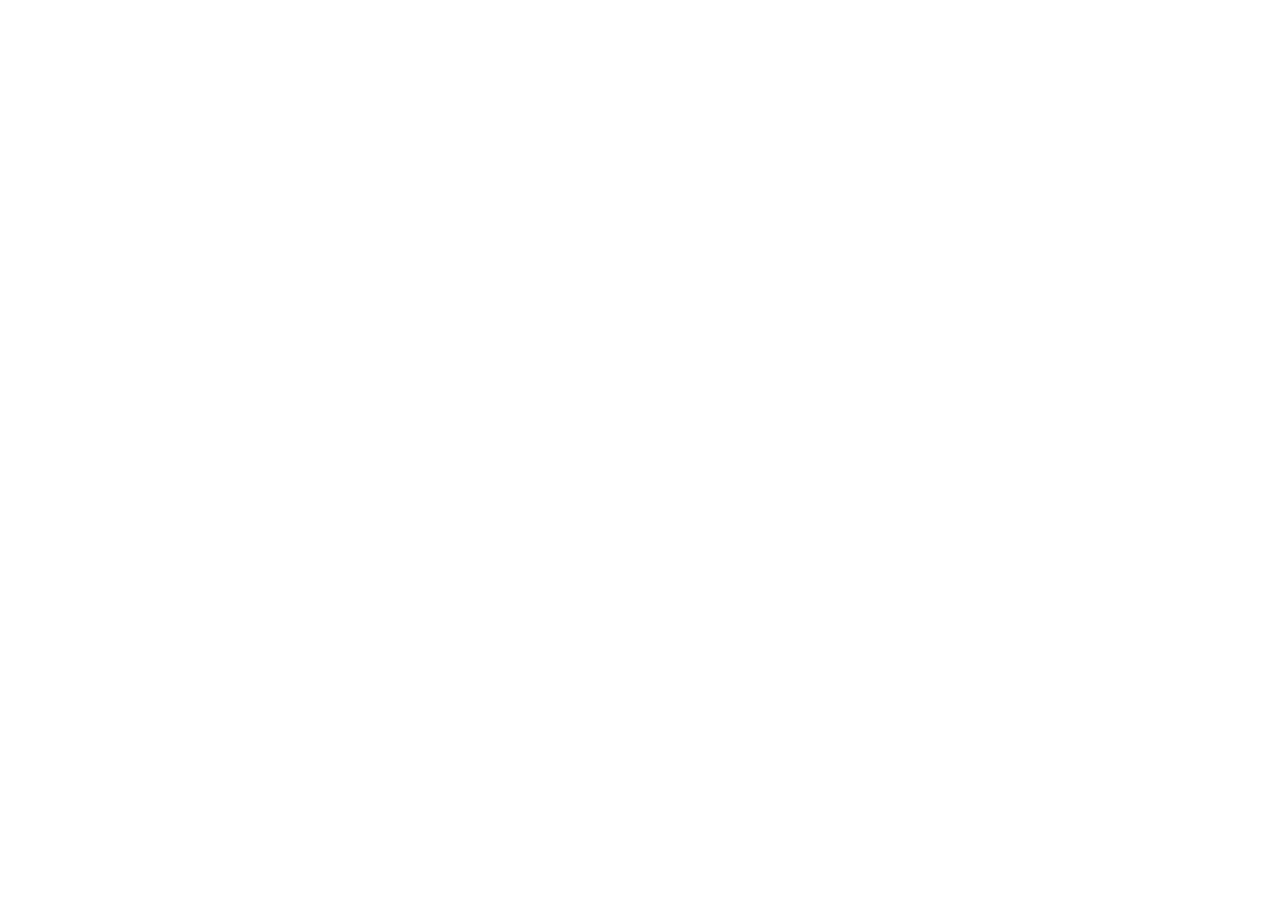
==== index.html @ 14ec18d1 "Add files via upload" ====
<!DOCTYPE html>
<html lang="hu">
<head>
    <meta charset="UTF-8">
    <meta name="viewport" content="width=device-width, initial-scale=1.0">
    <title>Autókereskedés</title>
</head>
<body>
    
</body>
</html>
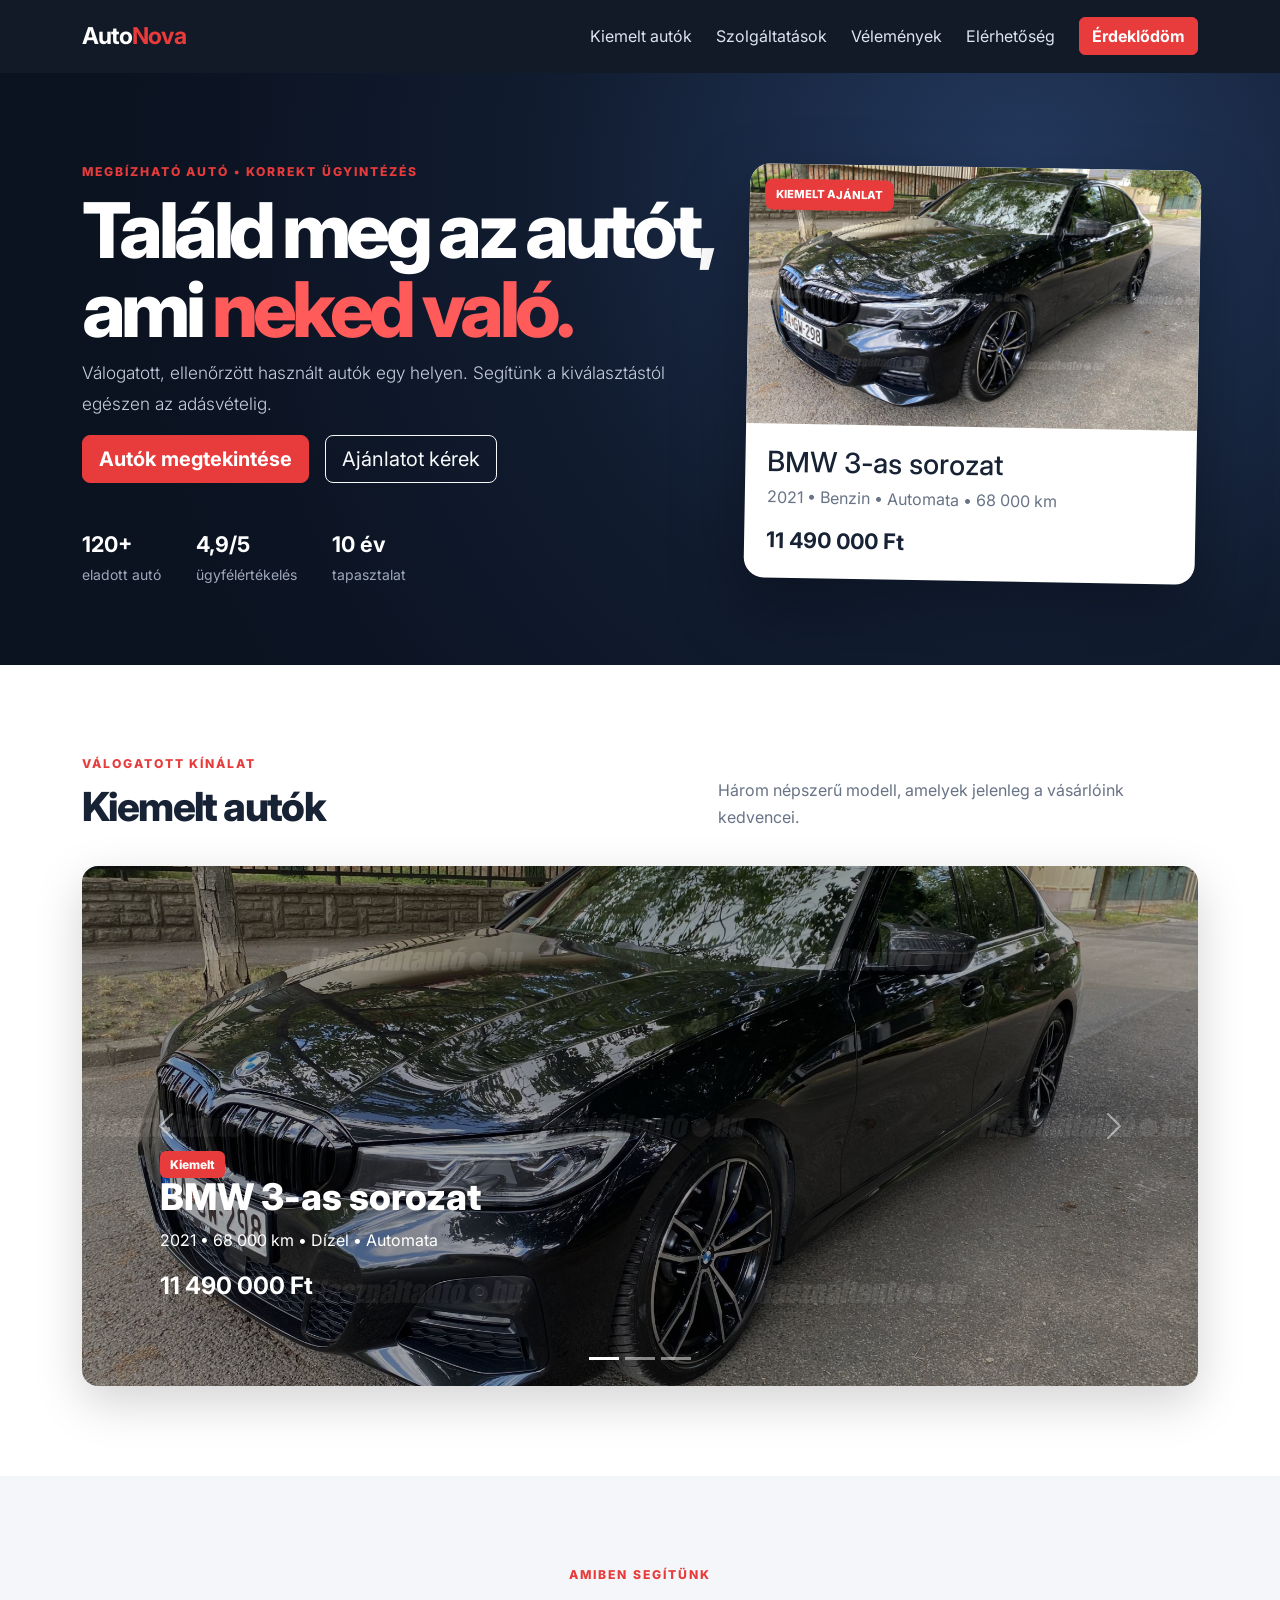
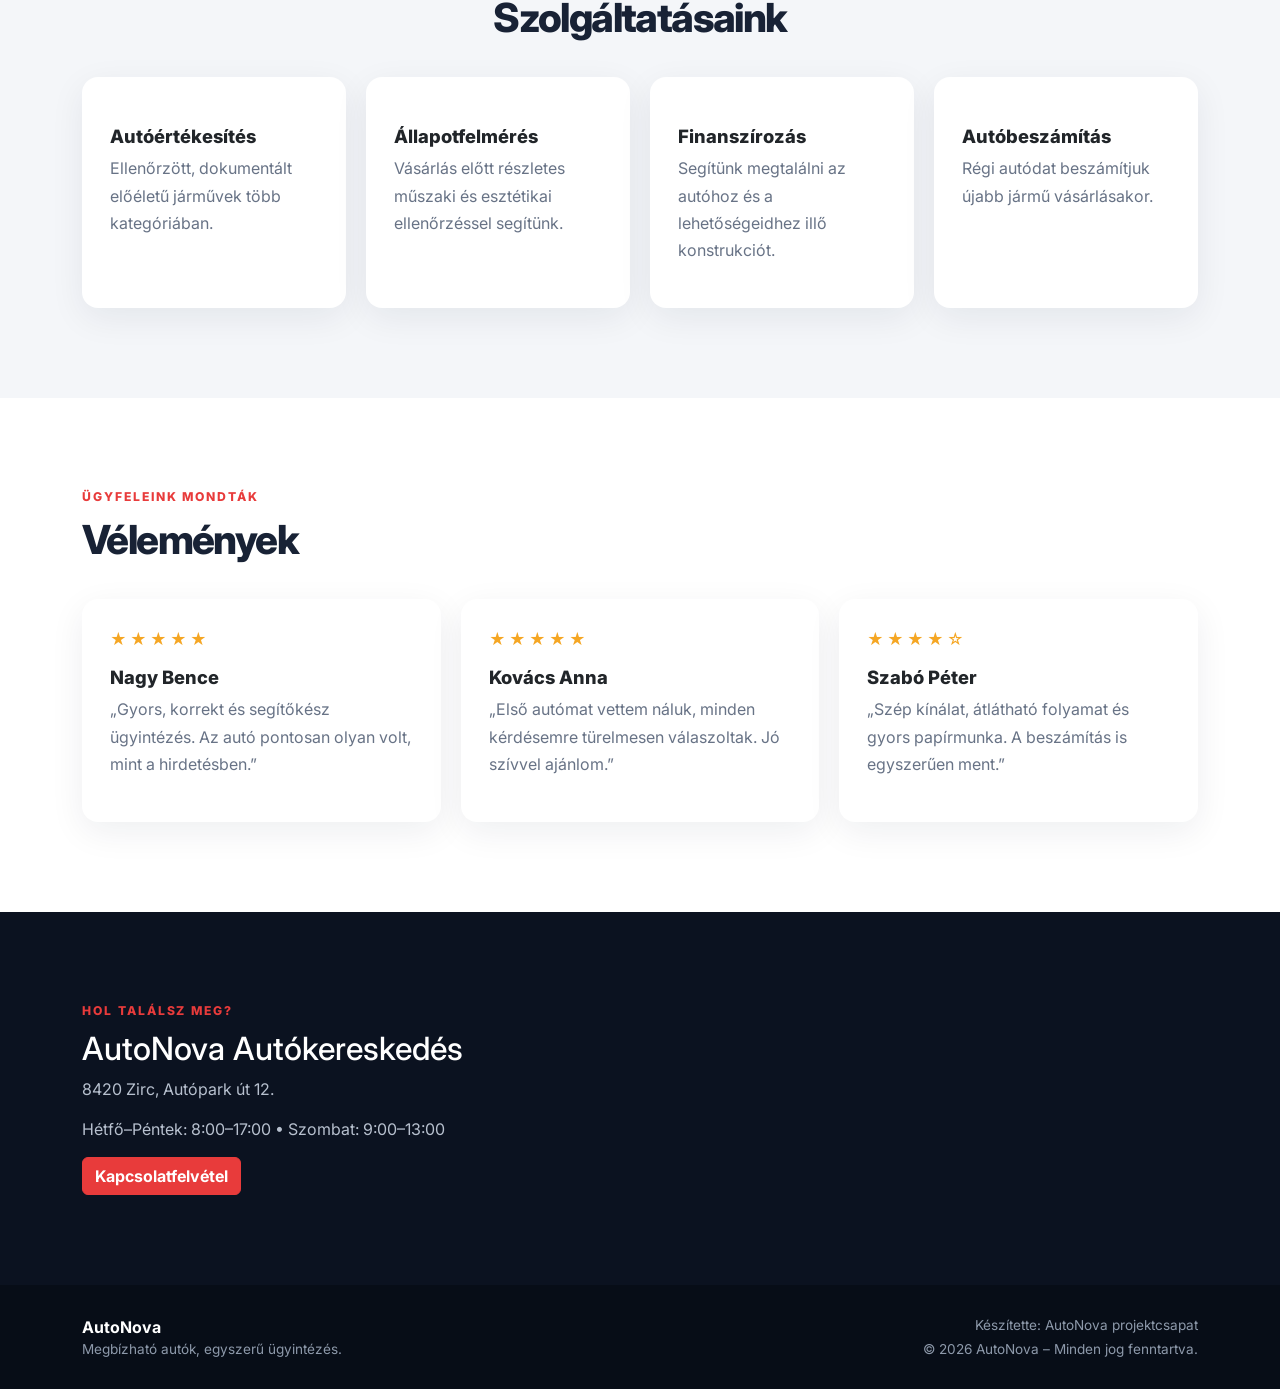
==== commit 281705bd: "Add files via upload" ====
--- a/index.html
+++ b/index.html
@@ -1,11 +1,146 @@
-<!DOCTYPE html>
-<html lang="hu">
-<head>
-    <meta charset="UTF-8">
-    <meta name="viewport" content="width=device-width, initial-scale=1.0">
-    <title>Autókereskedés</title>
-</head>
-<body>
-    
-</body>
+<!DOCTYPE html>
+<html lang="hu">
+<head>
+  <meta charset="UTF-8">
+  <meta name="viewport" content="width=device-width, initial-scale=1.0">
+  <meta name="description" content="AutoNova autókereskedés – megbízható használt és újszerű autók.">
+  <title>AutoNova | Autókereskedés</title>
+  <link href="https://cdn.jsdelivr.net/npm/bootstrap@5.3.8/dist/css/bootstrap.min.css" rel="stylesheet" integrity="sha384-sRIl4kxILFvY47J16cr9ZwB07vP4J8+LH7qKQnuqkuIAvNWLzeN8tE5YBujZqJLB" crossorigin="anonymous">
+  <link rel="stylesheet" href="style.css">
+</head>
+<body>
+<nav class="navbar navbar-expand-lg navbar-dark sticky-top">
+  <div class="container">
+    <a class="navbar-brand fw-bold" href="#fooldal">Auto<span>Nova</span></a>
+    <button class="navbar-toggler" type="button" data-bs-toggle="collapse" data-bs-target="#menu" aria-label="Menü megnyitása">
+      <span class="navbar-toggler-icon"></span>
+    </button>
+    <div class="collapse navbar-collapse" id="menu">
+      <ul class="navbar-nav ms-auto align-items-lg-center gap-lg-2">
+        <li class="nav-item"><a class="nav-link" href="#kiemelt">Kiemelt autók</a></li>
+        <li class="nav-item"><a class="nav-link" href="#szolgaltatasok">Szolgáltatások</a></li>
+        <li class="nav-item"><a class="nav-link" href="#velemenyek">Vélemények</a></li>
+        <li class="nav-item"><a class="nav-link" href="#elerhetoseg">Elérhetőség</a></li>
+        <li class="nav-item"><a class="btn btn-primary ms-lg-2" href="urlap.html">Érdeklődöm</a></li>
+      </ul>
+    </div>
+  </div>
+</nav>
+
+<header id="fooldal" class="hero">
+  <div class="container hero-content">
+    <div class="row align-items-center g-4">
+      <div class="col-lg-7">
+        <p class="eyebrow">MEGBÍZHATÓ AUTÓ • KORREKT ÜGYINTÉZÉS</p>
+        <h1>Találd meg az autót, ami <span>neked való.</span></h1>
+        <p class="lead">Válogatott, ellenőrzött használt autók egy helyen. Segítünk a kiválasztástól egészen az adásvételig.</p>
+        <div class="d-flex flex-wrap gap-3">
+          <a href="#kiemelt" class="btn btn-primary btn-lg">Autók megtekintése</a>
+          <a href="urlap.html" class="btn btn-outline-light btn-lg">Ajánlatot kérek</a>
+        </div>
+        <div class="hero-stats">
+          <div><strong>120+</strong><small>eladott autó</small></div>
+          <div><strong>4,9/5</strong><small>ügyfélértékelés</small></div>
+          <div><strong>10 év</strong><small>tapasztalat</small></div>
+        </div>
+      </div>
+      <div class="col-lg-5">
+        <div class="hero-card">
+          <div class="hero-card-badge">KIEMELT AJÁNLAT</div>
+          <img src="bmw3.jpg" alt="Modern sportos autó">
+          <div class="hero-card-body">
+            <h3>BMW 3-as sorozat</h3>
+            <p>2021 • Benzin • Automata • 68 000 km</p>
+            <strong>11 490 000 Ft</strong>
+          </div>
+        </div>
+      </div>
+    </div>
+  </div>
+</header>
+
+<main>
+<section id="kiemelt" class="section">
+  <div class="container">
+    <div class="section-heading">
+      <div><p class="eyebrow">VÁLOGATOTT KÍNÁLAT</p><h2>Kiemelt autók</h2></div>
+      <p>Három népszerű modell, amelyek jelenleg a vásárlóink kedvencei.</p>
+    </div>
+
+    <div id="autoCarousel" class="carousel slide shadow-lg rounded-4 overflow-hidden" data-bs-ride="carousel">
+      <div class="carousel-indicators">
+        <button type="button" data-bs-target="#autoCarousel" data-bs-slide-to="0" class="active" aria-label="1. autó"></button>
+        <button type="button" data-bs-target="#autoCarousel" data-bs-slide-to="1" aria-label="2. autó"></button>
+        <button type="button" data-bs-target="#autoCarousel" data-bs-slide-to="2" aria-label="3. autó"></button>
+      </div>
+      <div class="carousel-inner">
+        <div class="carousel-item active">
+          <img src="bmw3.jpg" class="d-block w-100" alt="BMW 3-as sorozat">
+          <div class="carousel-caption">
+            <span class="tag">Kiemelt</span><h3>BMW 3-as sorozat</h3><p>2021 • 68 000 km • Dízel • Automata</p><strong>11 490 000 Ft</strong>
+          </div>
+        </div>
+        <div class="carousel-item">
+          <img src="mercedescclass2021.jpg" class="d-block w-100" alt="Mercedes-Benz">
+          <div class="carousel-caption">
+            <span class="tag">Prémium</span><h3>Mercedes-Benz C-osztály</h3><p>2020 • 81 000 km • Dízel • Automata</p><strong>10 990 000 Ft</strong>
+          </div>
+        </div>
+        <div class="carousel-item">
+          <img src="audia5.jpg" class="d-block w-100" alt="Sportautó">
+          <div class="carousel-caption">
+            <span class="tag">Sportos</span><h3>Audi A5</h3><p>2019 • 92 000 km • Benzin • Manuális</p><strong>9 790 000 Ft</strong>
+          </div>
+        </div>
+      </div>
+      <button class="carousel-control-prev" type="button" data-bs-target="#autoCarousel" data-bs-slide="prev"><span class="carousel-control-prev-icon"></span></button>
+      <button class="carousel-control-next" type="button" data-bs-target="#autoCarousel" data-bs-slide="next"><span class="carousel-control-next-icon"></span></button>
+    </div>
+  </div>
+</section>
+
+<section id="szolgaltatasok" class="section section-light">
+  <div class="container">
+    <div class="section-heading centered"><div><p class="eyebrow">AMIBEN SEGÍTÜNK</p><h2>Szolgáltatásaink</h2></div></div>
+    <div class="service-grid">
+      <article class="card service-card"><div class="icon"></div><h3>Autóértékesítés</h3><p>Ellenőrzött, dokumentált előéletű járművek több kategóriában.</p></article>
+      <article class="card service-card"><div class="icon"></div><h3>Állapotfelmérés</h3><p>Vásárlás előtt részletes műszaki és esztétikai ellenőrzéssel segítünk.</p></article>
+      <article class="card service-card"><div class="icon"></div><h3>Finanszírozás</h3><p>Segítünk megtalálni az autóhoz és a lehetőségeidhez illő konstrukciót.</p></article>
+      <article class="card service-card"><div class="icon"></div><h3>Autóbeszámítás</h3><p>Régi autódat beszámítjuk újabb jármű vásárlásakor.</p></article>
+    </div>
+  </div>
+</section>
+
+<section id="velemenyek" class="section">
+  <div class="container">
+    <div class="section-heading"><div><p class="eyebrow">ÜGYFELEINK MONDTÁK</p><h2>Vélemények</h2></div></div>
+    <div class="review-grid">
+      <article class="card review-card"><div class="stars">★★★★★</div><h3>Nagy Bence</h3><p>„Gyors, korrekt és segítőkész ügyintézés. Az autó pontosan olyan volt, mint a hirdetésben.”</p></article>
+      <article class="card review-card"><div class="stars">★★★★★</div><h3>Kovács Anna</h3><p>„Első autómat vettem náluk, minden kérdésemre türelmesen válaszoltak. Jó szívvel ajánlom.”</p></article>
+      <article class="card review-card"><div class="stars">★★★★☆</div><h3>Szabó Péter</h3><p>„Szép kínálat, átlátható folyamat és gyors papírmunka. A beszámítás is egyszerűen ment.”</p></article>
+    </div>
+  </div>
+</section>
+
+<section id="elerhetoseg" class="section location-section">
+  <div class="container">
+    <div class="location-box">
+      <div><p class="eyebrow">HOL TALÁLSZ MEG?</p><h2>AutoNova Autókereskedés</h2>
+      <p>8420 Zirc, Autópark út 12.</p><p>Hétfő–Péntek: 8:00–17:00 • Szombat: 9:00–13:00</p>
+      <a href="urlap.html" class="btn btn-primary">Kapcsolatfelvétel</a></div>
+      
+    </div>
+  </div>
+</section>
+</main>
+
+<footer>
+  <div class="container d-flex flex-column flex-md-row justify-content-between gap-3">
+    <div><strong>AutoNova</strong><p class="mb-0">Megbízható autók, egyszerű ügyintézés.</p></div>
+    <div class="text-md-end"><p class="mb-1">Készítette: AutoNova projektcsapat</p><p class="mb-0">© 2026 AutoNova – Minden jog fenntartva.</p></div>
+  </div>
+</footer>
+
+<script src="https://cdn.jsdelivr.net/npm/bootstrap@5.3.8/dist/css/bootstrap.min.css" rel="stylesheet" integrity="sha384-sRIl4kxILFvY47J16cr9ZwB07vP4J8+LH7qKQnuqkuIAvNWLzeN8tE5YBujZqJLB" crossorigin="anonymous"></script>
+</body>
 </html>
--- a/style.css
+++ b/style.css
@@ -0,0 +1,19 @@
+@import url('https://fonts.googleapis.com/css2?family=Inter:wght@400;500;600;700;800&display=swap');
+
+:root{--dark:#0b1220;--dark2:#111c30;--primary:#e83b3b;--text:#182235;--muted:#687386;--light:#f4f6f9;--white:#fff}
+*{box-sizing:border-box}html{scroll-behavior:smooth}body{font-family:Inter,Arial,sans-serif;color:var(--text);margin:0;background:#fff}
+.navbar{background:rgba(11,18,32,.97);padding:14px 0}.navbar-brand{font-size:1.45rem;letter-spacing:-.04em}.navbar-brand span{color:var(--primary)}.nav-link{color:#dce3ef!important}.nav-link:hover{color:#fff!important}
+.btn-primary{background:var(--primary);border-color:var(--primary);font-weight:700}.btn-primary:hover{background:#c92d2d;border-color:#c92d2d;transform:translateY(-2px)}
+.hero{background:radial-gradient(circle at 80% 20%,#243a60 0,#111c30 42%,#0b1220 80%);color:#fff;padding:90px 0 80px;overflow:hidden}.hero h1{font-size:clamp(2.6rem,6vw,5rem);font-weight:800;line-height:1.03;letter-spacing:-.06em}.hero h1 span{color:#ff5b5b}.hero .lead{color:#c5cedc;max-width:680px;font-size:1.08rem;line-height:1.8}.eyebrow{font-size:.76rem;font-weight:800;letter-spacing:.16em;color:var(--primary);margin-bottom:10px}.hero-stats{display:flex;gap:35px;margin-top:45px}.hero-stats div{display:flex;flex-direction:column}.hero-stats strong{font-size:1.35rem}.hero-stats small{color:#9da9ba;margin-top:3px}
+.hero-card{background:#fff;color:var(--text);border-radius:20px;overflow:hidden;box-shadow:0 30px 70px rgba(0,0,0,.35);transform:rotate(1deg);animation:floatCard 4s ease-in-out infinite}.hero-card img{width:100%;height:260px;object-fit:cover}.hero-card-body{padding:22px}.hero-card-body h3{margin:0 0 5px}.hero-card-body p{color:var(--muted);margin:0 0 15px}.hero-card-body strong{font-size:1.35rem}.hero-card-badge{position:absolute;top:15px;left:15px;background:var(--primary);color:#fff;padding:7px 11px;border-radius:8px;font-size:.7rem;font-weight:800}
+@keyframes floatCard{0%,100%{transform:rotate(1deg) translateY(0)}50%{transform:rotate(1deg) translateY(-10px)}}
+.section{padding:90px 0}.section-light{background:var(--light)}.section-heading{display:flex;justify-content:space-between;align-items:end;gap:30px;margin-bottom:35px}.section-heading h2{font-size:2.5rem;font-weight:800;letter-spacing:-.04em;margin:0}.section-heading>p{color:var(--muted);max-width:480px;margin:0;line-height:1.7}.centered{justify-content:center;text-align:center}
+.carousel-item{height:520px}.carousel-item>img{height:100%;object-fit:cover;filter:brightness(.65)}.carousel-caption{text-align:left;left:7%;right:auto;bottom:12%;max-width:520px}.carousel-caption h3{font-size:2.3rem;font-weight:800}.carousel-caption p{font-size:1rem}.carousel-caption strong{font-size:1.5rem}.tag{background:var(--primary);padding:6px 10px;border-radius:6px;font-size:.75rem;font-weight:800}
+.service-grid,.review-grid{display:grid;grid-template-columns:repeat(4,1fr);gap:20px}.review-grid{grid-template-columns:repeat(3,1fr)}.card{border:0;border-radius:16px}.service-card,.review-card{padding:28px;box-shadow:0 10px 35px rgba(20,30,50,.07);transition:transform .25s,box-shadow .25s}.service-card:hover,.review-card:hover{transform:translateY(-8px);box-shadow:0 18px 45px rgba(20,30,50,.13)}.icon{font-size:2rem;margin-bottom:20px}.service-card h3,.review-card h3{font-weight:800;font-size:1.15rem}.service-card p,.review-card p{color:var(--muted);line-height:1.7}.stars{color:#f5a623;letter-spacing:3px;margin-bottom:15px}
+.location-section{background:var(--dark);color:#fff}.location-box{display:grid;grid-template-columns:1.2fr .8fr;gap:50px;align-items:center}.location-box p:not(.eyebrow){color:#b7c0ce}.map-placeholder{min-height:270px;border-radius:20px;background:linear-gradient(135deg,#1b2a43,#273b5b);display:flex;align-items:center;justify-content:center;flex-direction:column;box-shadow:inset 0 0 0 1px rgba(255,255,255,.08)}.map-placeholder span{font-size:3rem}.map-placeholder strong{font-size:1.3rem}
+footer{background:#070d17;color:#8d99aa;padding:30px 0}footer strong{color:#fff}footer p{font-size:.85rem}
+.form-page{background:var(--light)}.form-wrapper,.results-wrapper{padding:70px 0 100px;min-height:calc(100vh - 130px)}.form-header{margin-bottom:35px}.form-header h1{font-size:clamp(2rem,5vw,3.5rem);font-weight:800;letter-spacing:-.05em}.form-header p:not(.eyebrow){color:var(--muted)}.form-card{background:#fff;border-radius:20px;padding:35px;max-width:900px;margin:auto;box-shadow:0 15px 50px rgba(20,30,50,.08)}.form-label{font-weight:700}.form-control,.form-select{padding:12px 14px;border-radius:10px}.form-control:focus,.form-select:focus{border-color:var(--primary);box-shadow:0 0 0 .2rem rgba(232,59,59,.12)}
+.result-count{font-weight:700;color:var(--muted);margin-bottom:15px}.results-grid{display:grid;grid-template-columns:repeat(2,1fr);gap:20px}.result-card{background:#fff;border-radius:16px;padding:25px;box-shadow:0 10px 35px rgba(20,30,50,.07);position:relative}.result-card h2{font-size:1.3rem;font-weight:800}.result-card p{margin:.45rem 0;color:var(--muted)}.result-number{position:absolute;right:20px;top:20px;background:#ffe8e8;color:var(--primary);font-weight:800;padding:5px 9px;border-radius:7px}.result-card small{color:#929baa}.empty-state{text-align:center;background:#fff;padding:70px 20px;border-radius:20px;color:var(--muted)}.empty-state div{font-size:3rem}.empty-state h2{color:var(--text)}
+@media(max-width:992px){.service-grid{grid-template-columns:repeat(2,1fr)}.hero{padding-top:60px}.location-box{grid-template-columns:1fr}.carousel-item{height:440px}}
+@media(max-width:768px){.section{padding:65px 0}.section-heading{display:block}.section-heading>p{margin-top:15px}.review-grid,.results-grid{grid-template-columns:1fr}.hero-stats{gap:20px}.hero-card{margin-top:15px}.carousel-item{height:400px}.carousel-caption h3{font-size:1.7rem}.form-card{padding:22px}}
+@media(max-width:576px){.service-grid{grid-template-columns:1fr}.hero h1{font-size:2.7rem}.hero-stats{flex-wrap:wrap}.carousel-item{height:350px}.carousel-caption{bottom:8%;left:9%}.carousel-caption p{font-size:.85rem}}
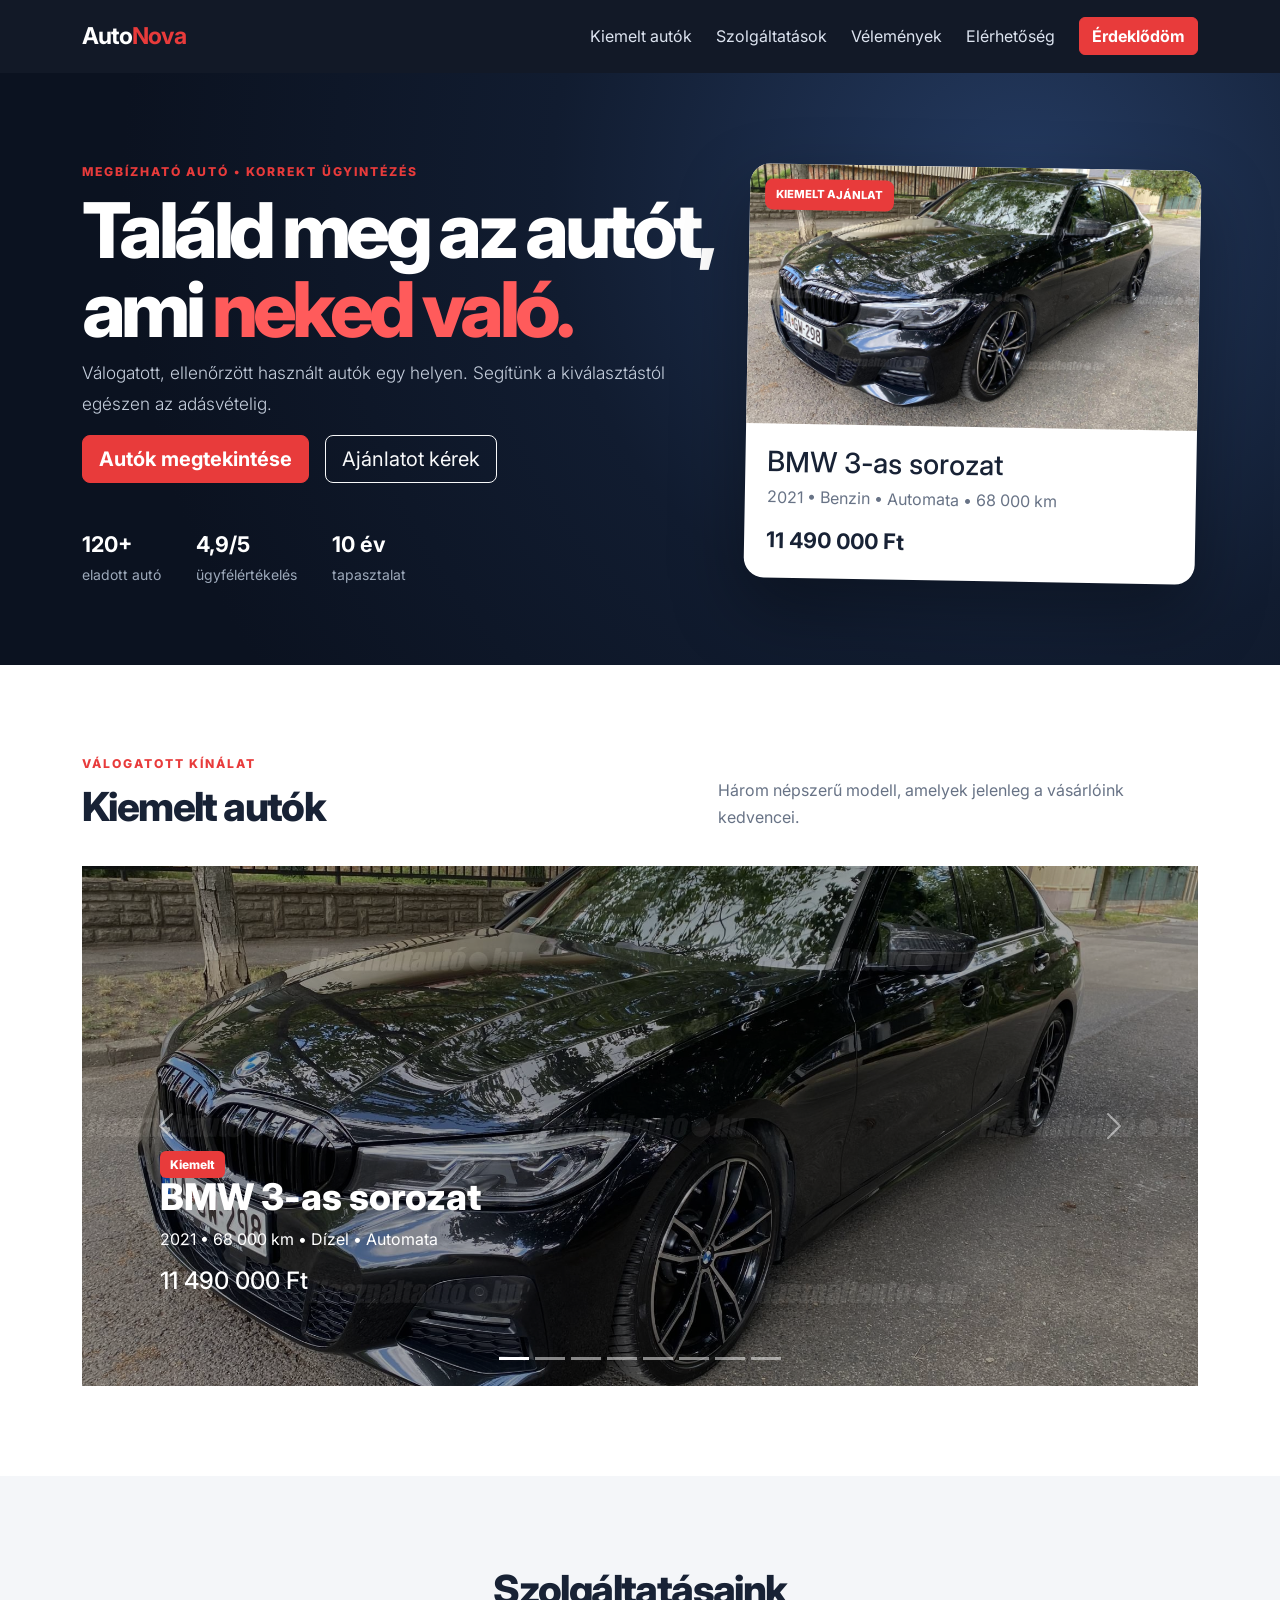
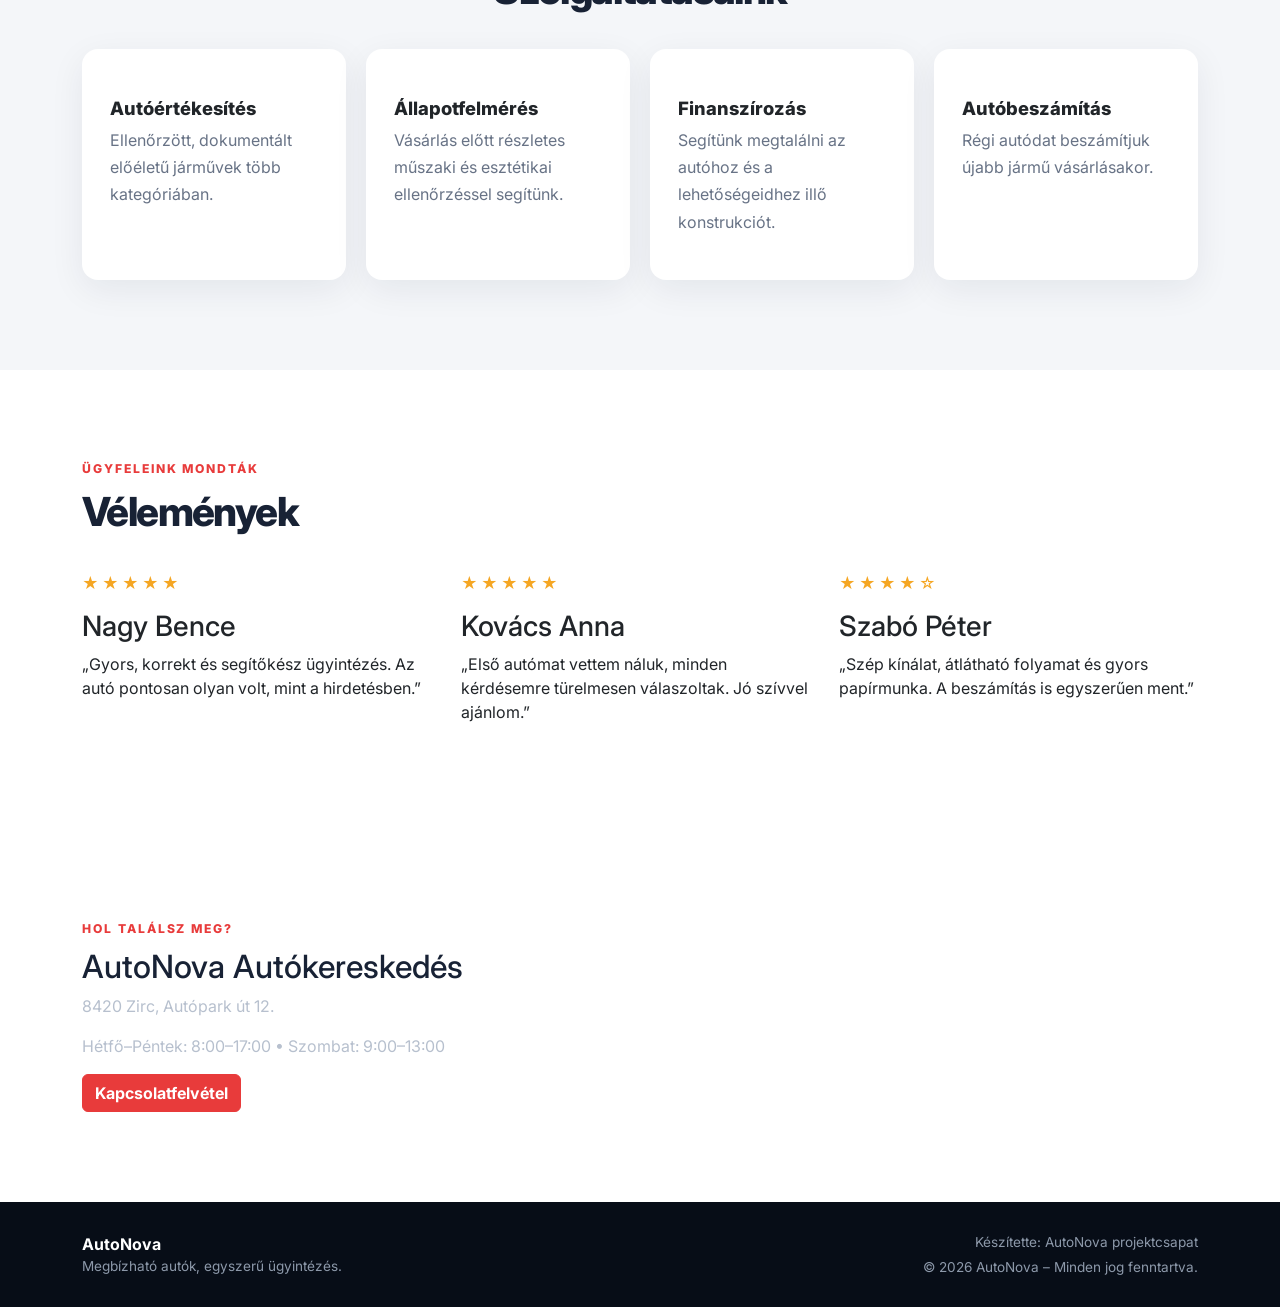
==== commit 38ae0ca5: "Add files via upload" ====
--- a/index.html
+++ b/index.html
@@ -6,6 +6,7 @@
   <meta name="description" content="AutoNova autókereskedés – megbízható használt és újszerű autók.">
   <title>AutoNova | Autókereskedés</title>
   <link href="https://cdn.jsdelivr.net/npm/bootstrap@5.3.8/dist/css/bootstrap.min.css" rel="stylesheet" integrity="sha384-sRIl4kxILFvY47J16cr9ZwB07vP4J8+LH7qKQnuqkuIAvNWLzeN8tE5YBujZqJLB" crossorigin="anonymous">
+  <script src="https://cdn.jsdelivr.net/npm/bootstrap@5.3.8/dist/js/bootstrap.bundle.min.js" integrity="sha384-FKyoEForCGlyvwx9Hj09JcYn3nv7wiPVlz7YYwJrWVcXK/BmnVDxM+D2scQbITxI" crossorigin="anonymous"></script>
   <link rel="stylesheet" href="style.css">
 </head>
 <body>
@@ -28,7 +29,7 @@
 </nav>
 
 <header id="fooldal" class="hero">
-  <div class="container hero-content">
+  <div class="container bemutatkozas-tartalom">
     <div class="row align-items-center g-4">
       <div class="col-lg-7">
         <p class="eyebrow">MEGBÍZHATÓ AUTÓ • KORREKT ÜGYINTÉZÉS</p>
@@ -67,41 +68,100 @@
       <p>Három népszerű modell, amelyek jelenleg a vásárlóink kedvencei.</p>
     </div>
 
-    <div id="autoCarousel" class="carousel slide shadow-lg rounded-4 overflow-hidden" data-bs-ride="carousel">
-      <div class="carousel-indicators">
-        <button type="button" data-bs-target="#autoCarousel" data-bs-slide-to="0" class="active" aria-label="1. autó"></button>
-        <button type="button" data-bs-target="#autoCarousel" data-bs-slide-to="1" aria-label="2. autó"></button>
-        <button type="button" data-bs-target="#autoCarousel" data-bs-slide-to="2" aria-label="3. autó"></button>
-      </div>
-      <div class="carousel-inner">
-        <div class="carousel-item active">
-          <img src="bmw3.jpg" class="d-block w-100" alt="BMW 3-as sorozat">
-          <div class="carousel-caption">
-            <span class="tag">Kiemelt</span><h3>BMW 3-as sorozat</h3><p>2021 • 68 000 km • Dízel • Automata</p><strong>11 490 000 Ft</strong>
-          </div>
-        </div>
-        <div class="carousel-item">
-          <img src="mercedescclass2021.jpg" class="d-block w-100" alt="Mercedes-Benz">
-          <div class="carousel-caption">
-            <span class="tag">Prémium</span><h3>Mercedes-Benz C-osztály</h3><p>2020 • 81 000 km • Dízel • Automata</p><strong>10 990 000 Ft</strong>
-          </div>
-        </div>
-        <div class="carousel-item">
-          <img src="audia5.jpg" class="d-block w-100" alt="Sportautó">
-          <div class="carousel-caption">
-            <span class="tag">Sportos</span><h3>Audi A5</h3><p>2019 • 92 000 km • Benzin • Manuális</p><strong>9 790 000 Ft</strong>
-          </div>
-        </div>
-      </div>
-      <button class="carousel-control-prev" type="button" data-bs-target="#autoCarousel" data-bs-slide="prev"><span class="carousel-control-prev-icon"></span></button>
-      <button class="carousel-control-next" type="button" data-bs-target="#autoCarousel" data-bs-slide="next"><span class="carousel-control-next-icon"></span></button>
-    </div>
+    <div id="carouselExampleCaptions" class="carousel slide">
+  <div class="carousel-indicators">
+    <button type="button" data-bs-target="#carouselExampleCaptions" data-bs-slide-to="0" class="active" aria-current="true" aria-label="Slide 1"></button>
+    <button type="button" data-bs-target="#carouselExampleCaptions" data-bs-slide-to="1" aria-label="Slide 2"></button>
+    <button type="button" data-bs-target="#carouselExampleCaptions" data-bs-slide-to="2" aria-label="Slide 3"></button>
+    <button type="button" data-bs-target="#carouselExampleCaptions" data-bs-slide-to="2" aria-label="Slide 4"></button>
+    <button type="button" data-bs-target="#carouselExampleCaptions" data-bs-slide-to="2" aria-label="Slide 5"></button>
+    <button type="button" data-bs-target="#carouselExampleCaptions" data-bs-slide-to="2" aria-label="Slide 6"></button>
+    <button type="button" data-bs-target="#carouselExampleCaptions" data-bs-slide-to="2" aria-label="Slide 7"></button>
+    <button type="button" data-bs-target="#carouselExampleCaptions" data-bs-slide-to="2" aria-label="Slide 8"></button>
+  </div>
+  <div class="carousel-inner">
+    <div class="carousel-item active">
+      <img src="bmw3.jpg" class="d-block w-100" alt="1.autó">
+      <div class="carousel-caption d-none d-md-block">
+        <span class="tag">Kiemelt</span>
+        <h3>BMW 3-as sorozat</h3>
+        <p>2021 • 68 000 km • Dízel • Automata</p>
+        <h4>11 490 000 Ft</h4>
+      </div>
+    </div>
+    <div class="carousel-item">
+      <img src="audia5.jpg" class="d-block w-100" alt="2.autó">
+      <div class="carousel-caption d-none d-md-block">
+        <h3>Audi A5</h3>
+        <p>2019 • 92 000 km • Benzin • Manuális</p>
+        <h4>9 790 000 Ft</h4>
+      </div>
+    </div>
+    <div class="carousel-item">
+      <img src="mercedescclass2021.jpg" class="d-block w-100" alt="3.autó">
+      <div class="carousel-caption d-none d-md-block">
+        <h3>Mercedes-Benz C-osztály</h3>
+        <p>2020 • 81 000 km • Dízel • Automata</p>
+        <h4>10 990 000 Ft</h4>
+      </div>
+    </div>
+    <div class="carousel-item">
+      <img src="mercedescclass2021.jpg" class="d-block w-100" alt="4.autó">
+      <div class="carousel-caption d-none d-md-block">
+        <h3>Mercedes-Benz C-osztály</h3>
+        <p>2020 • 81 000 km • Dízel • Automata</p>
+        <h4>10 990 000 Ft</h4>
+      </div>
+    </div>
+    <div class="carousel-item">
+      <img src="mercedescclass2021.jpg" class="d-block w-100" alt="5.autó">
+      <div class="carousel-caption d-none d-md-block">
+        <h3>Mercedes-Benz C-osztály</h3>
+        <p>2020 • 81 000 km • Dízel • Automata</p>
+        <h4>10 990 000 Ft</h4>
+      </div>
+    </div>
+    <div class="carousel-item">
+      <img src="mercedescclass2021.jpg" class="d-block w-100" alt="6.autó">
+      <div class="carousel-caption d-none d-md-block">
+        <h3>Mercedes-Benz C-osztály</h3>
+        <p>2020 • 81 000 km • Dízel • Automata</p>
+        <h4>10 990 000 Ft</h4>
+      </div>
+    </div>
+    <div class="carousel-item">
+      <img src="mercedescclass2021.jpg" class="d-block w-100" alt="7.autó">
+      <div class="carousel-caption d-none d-md-block">
+        <h3>Mercedes-Benz C-osztály</h3>
+        <p>2020 • 81 000 km • Dízel • Automata</p>
+        <h4>10 990 000 Ft</h4>
+      </div>
+    </div>
+    <div class="carousel-item">
+      <img src="mercedescclass2021.jpg" class="d-block w-100" alt="8.autó">
+      <div class="carousel-caption d-none d-md-block">
+        <h3>Mercedes-Benz C-osztály</h3>
+        <p>2020 • 81 000 km • Dízel • Automata</p>
+        <h4>10 990 000 Ft</h4>
+      </div>
+    </div>
+    
+  </div>
+  <button class="carousel-control-prev" type="button" data-bs-target="#carouselExampleCaptions" data-bs-slide="prev">
+    <span class="carousel-control-prev-icon" aria-hidden="true"></span>
+    <span class="visually-hidden">Previous</span>
+  </button>
+  <button class="carousel-control-next" type="button" data-bs-target="#carouselExampleCaptions" data-bs-slide="next">
+    <span class="carousel-control-next-icon" aria-hidden="true"></span>
+    <span class="visually-hidden">Next</span>
+  </button>
+</div>
   </div>
 </section>
 
 <section id="szolgaltatasok" class="section section-light">
   <div class="container">
-    <div class="section-heading centered"><div><p class="eyebrow">AMIBEN SEGÍTÜNK</p><h2>Szolgáltatásaink</h2></div></div>
+    <div class="section-heading centered"><div><h2>Szolgáltatásaink</h2></div></div>
     <div class="service-grid">
       <article class="card service-card"><div class="icon"></div><h3>Autóértékesítés</h3><p>Ellenőrzött, dokumentált előéletű járművek több kategóriában.</p></article>
       <article class="card service-card"><div class="icon"></div><h3>Állapotfelmérés</h3><p>Vásárlás előtt részletes műszaki és esztétikai ellenőrzéssel segítünk.</p></article>
@@ -115,20 +175,19 @@
   <div class="container">
     <div class="section-heading"><div><p class="eyebrow">ÜGYFELEINK MONDTÁK</p><h2>Vélemények</h2></div></div>
     <div class="review-grid">
-      <article class="card review-card"><div class="stars">★★★★★</div><h3>Nagy Bence</h3><p>„Gyors, korrekt és segítőkész ügyintézés. Az autó pontosan olyan volt, mint a hirdetésben.”</p></article>
-      <article class="card review-card"><div class="stars">★★★★★</div><h3>Kovács Anna</h3><p>„Első autómat vettem náluk, minden kérdésemre türelmesen válaszoltak. Jó szívvel ajánlom.”</p></article>
-      <article class="card review-card"><div class="stars">★★★★☆</div><h3>Szabó Péter</h3><p>„Szép kínálat, átlátható folyamat és gyors papírmunka. A beszámítás is egyszerűen ment.”</p></article>
-    </div>
-  </div>
-</section>
-
-<section id="elerhetoseg" class="section location-section">
+      <article class="card velemeny-kartya"><div class="stars">★★★★★</div><h3>Nagy Bence</h3><p>„Gyors, korrekt és segítőkész ügyintézés. Az autó pontosan olyan volt, mint a hirdetésben.”</p></article>
+      <article class="card velemeny-kartya"><div class="stars">★★★★★</div><h3>Kovács Anna</h3><p>„Első autómat vettem náluk, minden kérdésemre türelmesen válaszoltak. Jó szívvel ajánlom.”</p></article>
+      <article class="card velemeny-kartya"><div class="stars">★★★★☆</div><h3>Szabó Péter</h3><p>„Szép kínálat, átlátható folyamat és gyors papírmunka. A beszámítás is egyszerűen ment.”</p></article>
+    </div>
+  </div>
+</section>
+
+<section id="elerhetoseg" class="section helyszin">
   <div class="container">
     <div class="location-box">
       <div><p class="eyebrow">HOL TALÁLSZ MEG?</p><h2>AutoNova Autókereskedés</h2>
       <p>8420 Zirc, Autópark út 12.</p><p>Hétfő–Péntek: 8:00–17:00 • Szombat: 9:00–13:00</p>
       <a href="urlap.html" class="btn btn-primary">Kapcsolatfelvétel</a></div>
-      
     </div>
   </div>
 </section>
@@ -141,6 +200,6 @@
   </div>
 </footer>
 
-<script src="https://cdn.jsdelivr.net/npm/bootstrap@5.3.8/dist/css/bootstrap.min.css" rel="stylesheet" integrity="sha384-sRIl4kxILFvY47J16cr9ZwB07vP4J8+LH7qKQnuqkuIAvNWLzeN8tE5YBujZqJLB" crossorigin="anonymous"></script>
+<script defer src="script.js"></script>
 </body>
 </html>
--- a/style.css
+++ b/style.css
@@ -1,19 +1,433 @@
 @import url('https://fonts.googleapis.com/css2?family=Inter:wght@400;500;600;700;800&display=swap');
 
-:root{--dark:#0b1220;--dark2:#111c30;--primary:#e83b3b;--text:#182235;--muted:#687386;--light:#f4f6f9;--white:#fff}
-*{box-sizing:border-box}html{scroll-behavior:smooth}body{font-family:Inter,Arial,sans-serif;color:var(--text);margin:0;background:#fff}
-.navbar{background:rgba(11,18,32,.97);padding:14px 0}.navbar-brand{font-size:1.45rem;letter-spacing:-.04em}.navbar-brand span{color:var(--primary)}.nav-link{color:#dce3ef!important}.nav-link:hover{color:#fff!important}
-.btn-primary{background:var(--primary);border-color:var(--primary);font-weight:700}.btn-primary:hover{background:#c92d2d;border-color:#c92d2d;transform:translateY(-2px)}
-.hero{background:radial-gradient(circle at 80% 20%,#243a60 0,#111c30 42%,#0b1220 80%);color:#fff;padding:90px 0 80px;overflow:hidden}.hero h1{font-size:clamp(2.6rem,6vw,5rem);font-weight:800;line-height:1.03;letter-spacing:-.06em}.hero h1 span{color:#ff5b5b}.hero .lead{color:#c5cedc;max-width:680px;font-size:1.08rem;line-height:1.8}.eyebrow{font-size:.76rem;font-weight:800;letter-spacing:.16em;color:var(--primary);margin-bottom:10px}.hero-stats{display:flex;gap:35px;margin-top:45px}.hero-stats div{display:flex;flex-direction:column}.hero-stats strong{font-size:1.35rem}.hero-stats small{color:#9da9ba;margin-top:3px}
-.hero-card{background:#fff;color:var(--text);border-radius:20px;overflow:hidden;box-shadow:0 30px 70px rgba(0,0,0,.35);transform:rotate(1deg);animation:floatCard 4s ease-in-out infinite}.hero-card img{width:100%;height:260px;object-fit:cover}.hero-card-body{padding:22px}.hero-card-body h3{margin:0 0 5px}.hero-card-body p{color:var(--muted);margin:0 0 15px}.hero-card-body strong{font-size:1.35rem}.hero-card-badge{position:absolute;top:15px;left:15px;background:var(--primary);color:#fff;padding:7px 11px;border-radius:8px;font-size:.7rem;font-weight:800}
-@keyframes floatCard{0%,100%{transform:rotate(1deg) translateY(0)}50%{transform:rotate(1deg) translateY(-10px)}}
-.section{padding:90px 0}.section-light{background:var(--light)}.section-heading{display:flex;justify-content:space-between;align-items:end;gap:30px;margin-bottom:35px}.section-heading h2{font-size:2.5rem;font-weight:800;letter-spacing:-.04em;margin:0}.section-heading>p{color:var(--muted);max-width:480px;margin:0;line-height:1.7}.centered{justify-content:center;text-align:center}
-.carousel-item{height:520px}.carousel-item>img{height:100%;object-fit:cover;filter:brightness(.65)}.carousel-caption{text-align:left;left:7%;right:auto;bottom:12%;max-width:520px}.carousel-caption h3{font-size:2.3rem;font-weight:800}.carousel-caption p{font-size:1rem}.carousel-caption strong{font-size:1.5rem}.tag{background:var(--primary);padding:6px 10px;border-radius:6px;font-size:.75rem;font-weight:800}
-.service-grid,.review-grid{display:grid;grid-template-columns:repeat(4,1fr);gap:20px}.review-grid{grid-template-columns:repeat(3,1fr)}.card{border:0;border-radius:16px}.service-card,.review-card{padding:28px;box-shadow:0 10px 35px rgba(20,30,50,.07);transition:transform .25s,box-shadow .25s}.service-card:hover,.review-card:hover{transform:translateY(-8px);box-shadow:0 18px 45px rgba(20,30,50,.13)}.icon{font-size:2rem;margin-bottom:20px}.service-card h3,.review-card h3{font-weight:800;font-size:1.15rem}.service-card p,.review-card p{color:var(--muted);line-height:1.7}.stars{color:#f5a623;letter-spacing:3px;margin-bottom:15px}
-.location-section{background:var(--dark);color:#fff}.location-box{display:grid;grid-template-columns:1.2fr .8fr;gap:50px;align-items:center}.location-box p:not(.eyebrow){color:#b7c0ce}.map-placeholder{min-height:270px;border-radius:20px;background:linear-gradient(135deg,#1b2a43,#273b5b);display:flex;align-items:center;justify-content:center;flex-direction:column;box-shadow:inset 0 0 0 1px rgba(255,255,255,.08)}.map-placeholder span{font-size:3rem}.map-placeholder strong{font-size:1.3rem}
-footer{background:#070d17;color:#8d99aa;padding:30px 0}footer strong{color:#fff}footer p{font-size:.85rem}
-.form-page{background:var(--light)}.form-wrapper,.results-wrapper{padding:70px 0 100px;min-height:calc(100vh - 130px)}.form-header{margin-bottom:35px}.form-header h1{font-size:clamp(2rem,5vw,3.5rem);font-weight:800;letter-spacing:-.05em}.form-header p:not(.eyebrow){color:var(--muted)}.form-card{background:#fff;border-radius:20px;padding:35px;max-width:900px;margin:auto;box-shadow:0 15px 50px rgba(20,30,50,.08)}.form-label{font-weight:700}.form-control,.form-select{padding:12px 14px;border-radius:10px}.form-control:focus,.form-select:focus{border-color:var(--primary);box-shadow:0 0 0 .2rem rgba(232,59,59,.12)}
-.result-count{font-weight:700;color:var(--muted);margin-bottom:15px}.results-grid{display:grid;grid-template-columns:repeat(2,1fr);gap:20px}.result-card{background:#fff;border-radius:16px;padding:25px;box-shadow:0 10px 35px rgba(20,30,50,.07);position:relative}.result-card h2{font-size:1.3rem;font-weight:800}.result-card p{margin:.45rem 0;color:var(--muted)}.result-number{position:absolute;right:20px;top:20px;background:#ffe8e8;color:var(--primary);font-weight:800;padding:5px 9px;border-radius:7px}.result-card small{color:#929baa}.empty-state{text-align:center;background:#fff;padding:70px 20px;border-radius:20px;color:var(--muted)}.empty-state div{font-size:3rem}.empty-state h2{color:var(--text)}
-@media(max-width:992px){.service-grid{grid-template-columns:repeat(2,1fr)}.hero{padding-top:60px}.location-box{grid-template-columns:1fr}.carousel-item{height:440px}}
-@media(max-width:768px){.section{padding:65px 0}.section-heading{display:block}.section-heading>p{margin-top:15px}.review-grid,.results-grid{grid-template-columns:1fr}.hero-stats{gap:20px}.hero-card{margin-top:15px}.carousel-item{height:400px}.carousel-caption h3{font-size:1.7rem}.form-card{padding:22px}}
-@media(max-width:576px){.service-grid{grid-template-columns:1fr}.hero h1{font-size:2.7rem}.hero-stats{flex-wrap:wrap}.carousel-item{height:350px}.carousel-caption{bottom:8%;left:9%}.carousel-caption p{font-size:.85rem}}
+:root{
+    --dark:#0b1220;
+    --dark2:#111c30;--primary:#e83b3b;
+    --text:#182235;--muted:#687386;
+    --light:#f4f6f9;
+    --white:#fff;
+}
+
+*{
+    box-sizing:border-box
+}
+html
+{
+    scroll-behavior:smooth
+}
+body{
+    font-family:Inter,Arial,sans-serif;
+        color:var(--text);margin:0;
+        background:#fff
+    }
+.navbar{
+    background:rgba(11,18,32,.97);
+    padding:14px 0
+}
+    
+.navbar-brand{font-size:1.45rem;
+    letter-spacing:-.04em
+}
+
+.navbar-brand span{
+    color:var(--primary)
+}
+.nav-link{
+    color:#dce3ef!important
+}
+.nav-link:hover{
+    color:#fff!important
+}
+
+.btn-primary{
+    background:var(--primary);
+    border-color:var(--primary);
+    font-weight:700
+}
+.btn-primary:hover{
+    background:#c92d2d;
+    border-color:#c92d2d;
+    transform:translateY(-2px)
+}
+.hero{
+    background:radial-gradient(circle at 80% 20%,#243a60 0,#111c30 42%,#0b1220 80%);
+    color:#fff;padding:90px 0 80px;overflow:hidden
+}
+.hero h1{
+    font-size:clamp(2.6rem,6vw,5rem);
+    font-weight:800;line-height:1.03;
+    letter-spacing:-.06em
+}
+.hero h1 span{
+    color:#ff5b5b
+}
+.hero .lead{
+    color:#c5cedc;max-width:680px;
+    font-size:1.08rem;line-height:1.8
+}
+.eyebrow{
+    font-size:.76rem;
+    font-weight:800;
+    letter-spacing:.16em;color:var(--primary);
+    margin-bottom:10px
+}
+.hero-stats{
+    display:flex;gap:35px;
+    margin-top:45px
+}
+.hero-stats div{
+    display:flex;
+    flex-direction:column
+}
+.hero-stats strong{
+    font-size:1.35rem
+}
+.hero-stats small{
+    color:#9da9ba;
+    margin-top:3px
+}
+.hero-card{
+    background:#fff;
+    color:var(--text);
+    border-radius:20px;
+    overflow:hidden;
+    box-shadow:0 30px 70px rgba(0,0,0,.35);
+    transform:rotate(1deg);
+    animation:floatCard 4s ease-in-out infinite
+}
+.hero-card img{
+    width:100%;
+    height:260px;
+    object-fit:cover
+}
+.hero-card-body{
+    padding:22px
+}
+.hero-card-body h3{
+    margin:0 0 5px
+}
+.hero-card-body p{
+    color:var(--muted);
+    margin:0 0 15px
+}
+.hero-card-body strong{
+    font-size:1.35rem
+}
+.hero-card-badge{
+    position:absolute;
+    top:15px;
+    left:15px;
+    background:var(--primary);
+    color:#fff;
+    padding:7px 11px;
+    border-radius:8px;
+    font-size:.7rem;
+    font-weight:800
+}
+@keyframes floatCard{
+    0%,100%{transform:rotate(1deg) translateY(0)}50%{transform:rotate(1deg) translateY(-10px)}
+}
+
+.section{
+    padding:90px 0
+}
+
+.section-light{
+    background:var(--light)
+}
+.section-heading{
+    display:flex;
+    justify-content:space-between;
+    align-items:end;
+    gap:30px;
+    margin-bottom:35px
+}
+.section-heading h2{
+    font-size:2.5rem;
+    font-weight:800;
+    letter-spacing:-.04em;
+    margin:0
+}
+.section-heading>p{
+    color:var(--muted);
+    max-width:480px;
+    margin:0;
+    line-height:1.7
+}
+.centered{
+    justify-content:center;
+    text-align:center
+}
+.carousel-item{
+    height:520px
+}
+.carousel-item>img{
+    height:100%;
+    object-fit:cover;
+    filter:brightness(.65)
+}
+    
+.carousel-caption{
+    text-align:left;
+    left:7%;
+    right:auto;
+    bottom:12%;
+    max-width:520px
+}
+.carousel-caption h3{
+    font-size:2.3rem;
+    font-weight:800
+}
+.carousel-caption p{
+    font-size:1rem
+}
+.carousel-caption strong{
+    font-size:1.5rem
+}
+.tag{
+    background:var(--primary);
+    padding:6px 10px;
+    border-radius:6px;
+    font-size:.75rem;
+    font-weight:800
+}
+.service-grid,.review-grid{
+    display:grid;
+    grid-template-columns:repeat(4,1fr);
+    gap:20px
+}
+.review-grid{
+    grid-template-columns:repeat(3,1fr)
+}
+.card{
+    border:0;
+    border-radius:16px
+}
+.service-card,.review-card{
+    padding:28px;
+    box-shadow:0 10px 35px rgba(20,30,50,.07);
+    transition:transform .25s,box-shadow .25s
+}
+.service-card:hover,.review-card:hover{
+    transform:translateY(-8px)
+    ;box-shadow:0 18px 45px rgba(20,30,50,.13)
+}
+.icon{
+    font-size:2rem;
+    margin-bottom:20px
+}
+.service-card h3,.review-card h3{
+    font-weight:800;
+    font-size:1.15rem
+}
+.service-card p,.review-card p{
+    color:var(--muted);line-height:1.7
+}
+.stars{color:#f5a623;
+    letter-spacing:3px;
+    margin-bottom:15px
+}
+.location-section{
+    background:var(--dark);color:#fff
+}
+.location-box{
+    display:grid;
+    grid-template-columns:1.2fr .8fr;
+    gap:50px;
+    align-items:center
+}
+.location-box p:not(.eyebrow){
+    color:#b7c0ce
+}
+.map-placeholder{
+    min-height:270px;
+    border-radius:20px;
+    background:linear-gradient(135deg,#1b2a43,#273b5b);
+    display:flex;
+    align-items:center;
+    justify-content:center;
+    flex-direction:column;
+    box-shadow:inset 0 0 0 1px rgba(255,255,255,.08)
+}
+.map-placeholder span{
+    font-size:3rem
+}
+.map-placeholder strong{
+    font-size:1.3rem
+}
+footer{
+    background:#070d17;
+    color:#8d99aa;
+    padding:30px 0
+}
+footer strong{
+    color:#fff
+}
+footer p{
+    font-size:.85rem
+}
+.form-page{
+    background:var(--light)
+}
+.form-wrapper,.results-wrapper{
+    padding:70px 0 100px;
+    min-height:calc(100vh - 130px)
+}
+.form-header{
+    margin-bottom:35px
+}
+.form-header h1{font-size:clamp(2rem,5vw,3.5rem);
+    font-weight:800;
+    letter-spacing:-.05em
+}
+.form-header p:not(.eyebrow)
+{
+    color:var(--muted)
+}
+.form-card{
+    background:#fff;
+    border-radius:20px;
+    padding:35px;
+    max-width:900px;
+    margin:auto;
+    box-shadow:0 15px 50px rgba(20,30,50,.08)
+}
+.form-label{
+    font-weight:700
+}
+.form-control,.form-select{
+    padding:12px 14px;
+    border-radius:10px
+}
+.form-control:focus,.form-select:focus{
+    border-color:var(--primary);
+    box-shadow:0 0 0 .2rem rgba(232,59,59,.12)
+}
+.result-count{
+    font-weight:700;
+    color:var(--muted);
+    margin-bottom:15px
+}
+.results-grid{
+    display:grid;
+    grid-template-columns:repeat(2,1fr);
+    gap:20px
+}
+.result-card{
+    background:#fff;
+    border-radius:16px;
+    padding:25px;
+    box-shadow:0 10px 35px rgba(20,30,50,.07);
+    position:relative
+}
+.result-card h2{
+    font-size:1.3rem;
+    font-weight:800
+}
+.result-card p{
+    margin:.45rem 0;
+    color:var(--muted)
+}
+.result-number{
+    position:absolute;
+    right:20px;
+    top:20px;
+    background:#ffe8e8;
+    color:var(--primary);
+    font-weight:800;
+    padding:5px 9px;
+    border-radius:7px
+}
+.result-card small{
+    color:#929baa
+}
+.empty-state{
+    text-align:center;
+    background:#fff;
+    padding:70px 20px;
+    border-radius:20px;
+    color:var(--muted)
+}
+.empty-state div{
+    font-size:3rem
+}
+.empty-state h2{
+    color:var(--text)
+}
+
+.kepfelirat{
+    text-align:center;
+    background:#fff;
+    padding:70px 20px;
+    border-radius:20px;
+    color:var(--muted)
+}
+
+@media(max-width:992px){
+    .service-grid{
+        grid-template-columns:repeat(2,1fr)
+    }
+    .hero{
+        padding-top:60px
+    }
+    .location-box{
+        grid-template-columns:1fr
+    }
+    .carousel-item{
+        height:440px
+    }
+}
+@media(max-width:768px){
+    .section{
+        padding:65px 0
+    }
+    .section-heading{
+        display:block
+    }
+    .section-heading>p{
+        margin-top:15px
+    }
+    .review-grid,.results-grid{
+        grid-template-columns:1fr
+    }
+    .hero-stats{
+        gap:20px
+    }
+    .hero-card{
+        margin-top:15px
+    }
+    .carousel-item{
+        height:400px
+    }
+    .carousel-caption h3{
+        font-size:1.7rem
+    }
+    .form-card{
+        padding:22px
+    }
+}
+@media(max-width:576px){
+    .service-grid{
+        grid-template-columns:1fr
+    }
+    .hero h1{
+        font-size:2.7rem
+    }
+    .hero-stats{
+        flex-wrap:wrap
+    }
+    .carousel-item{
+        height:350px
+    }
+    .carousel-caption{
+        bottom:8%;left:9%
+    }
+    .carousel-caption p{
+        font-size:.85rem
+    }
+}
+
+/* Ezt kell a Javascripthez: */
+.rejtett{
+    display: none;
+}
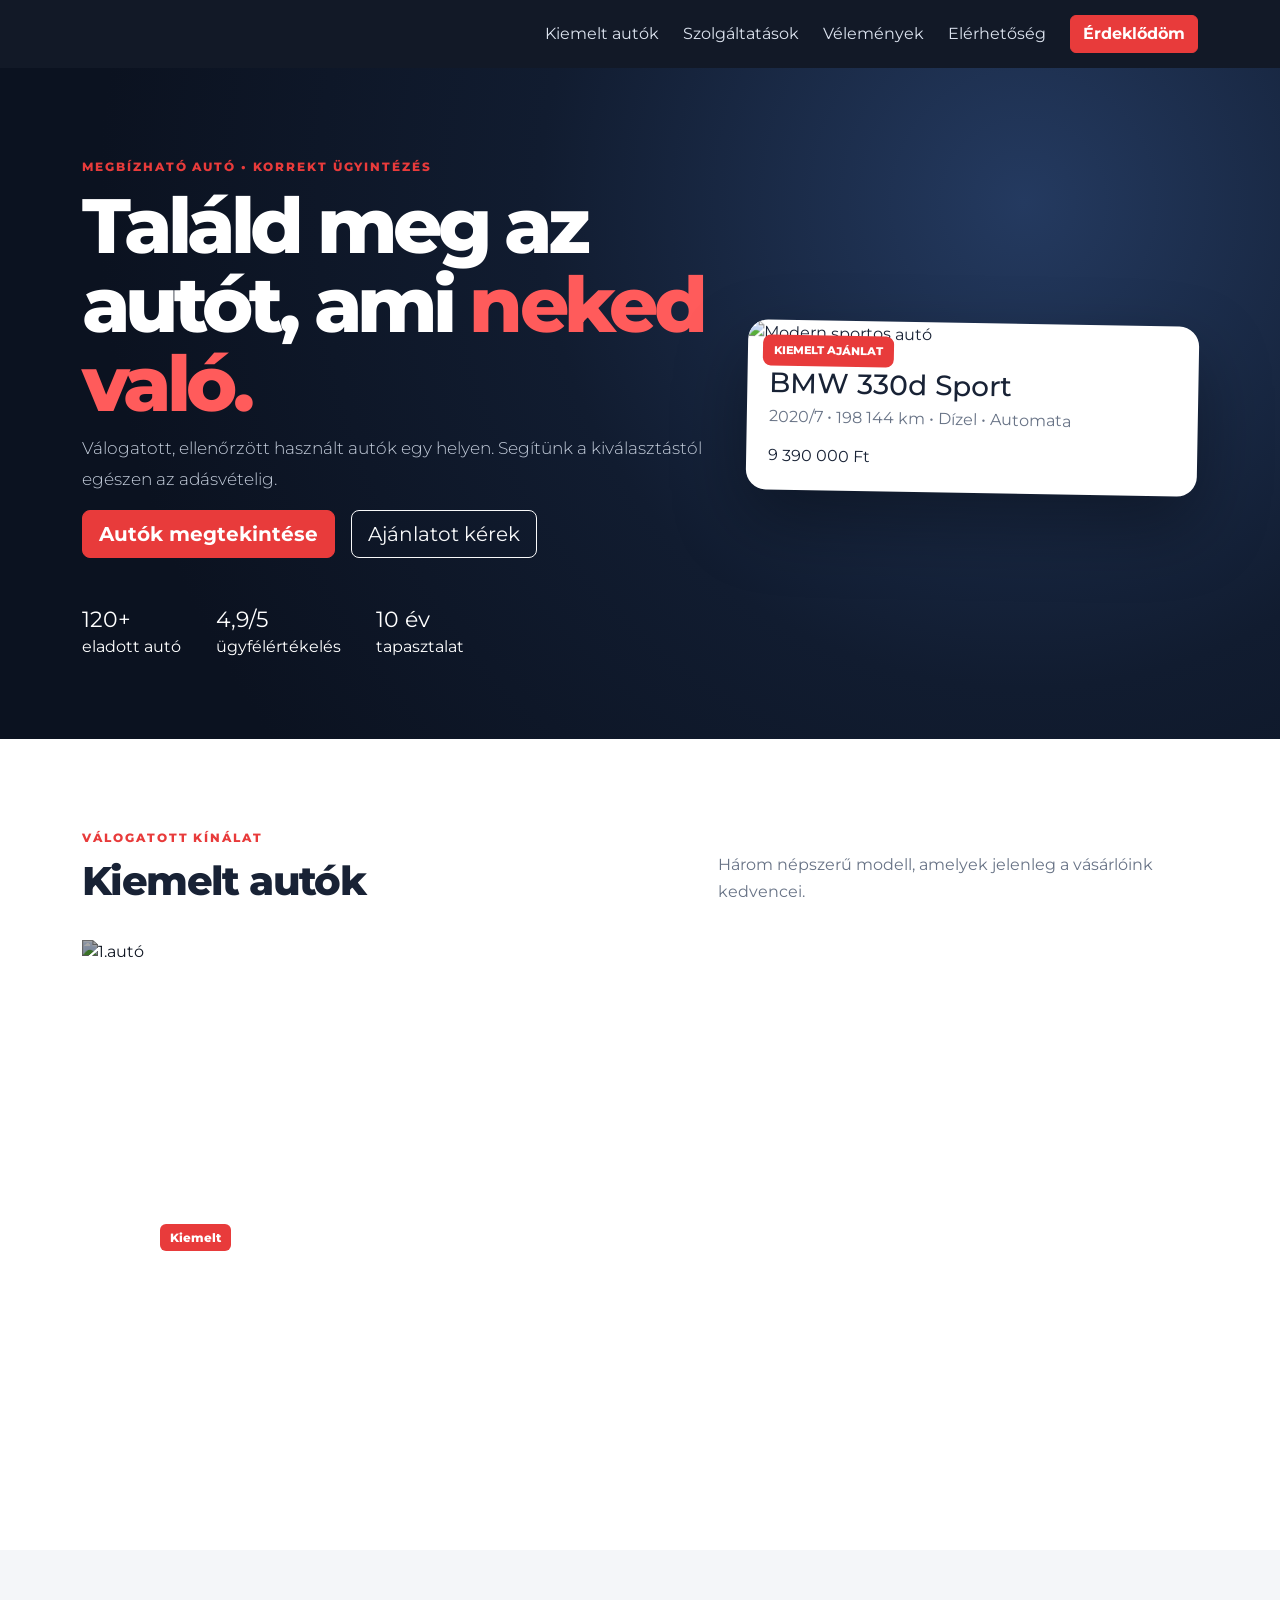
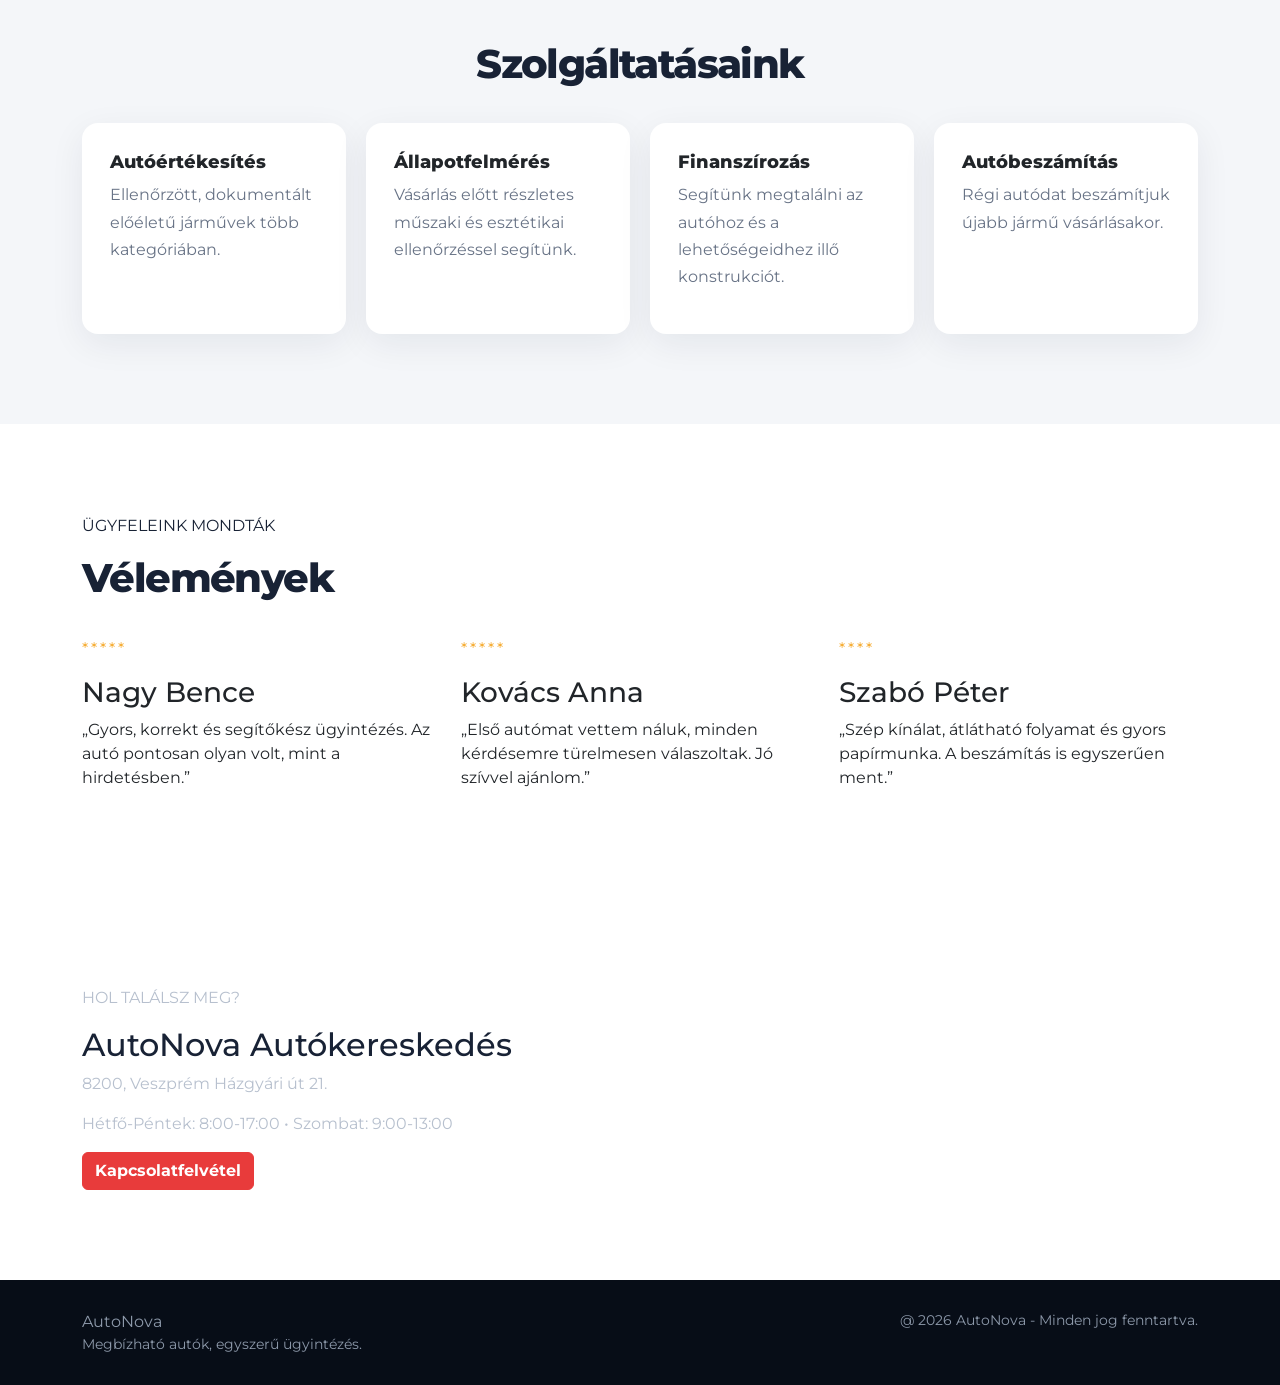
==== commit 9ef3a5aa: "09-22" ====
--- a/index.html
+++ b/index.html
@@ -3,7 +3,7 @@
 <head>
   <meta charset="UTF-8">
   <meta name="viewport" content="width=device-width, initial-scale=1.0">
-  <meta name="description" content="AutoNova autókereskedés – megbízható használt és újszerű autók.">
+  <meta name="description" content="AutoNova autókereskedés - megbízható használt és újszerű autók.">
   <title>AutoNova | Autókereskedés</title>
   <link href="https://cdn.jsdelivr.net/npm/bootstrap@5.3.8/dist/css/bootstrap.min.css" rel="stylesheet" integrity="sha384-sRIl4kxILFvY47J16cr9ZwB07vP4J8+LH7qKQnuqkuIAvNWLzeN8tE5YBujZqJLB" crossorigin="anonymous">
   <script src="https://cdn.jsdelivr.net/npm/bootstrap@5.3.8/dist/js/bootstrap.bundle.min.js" integrity="sha384-FKyoEForCGlyvwx9Hj09JcYn3nv7wiPVlz7YYwJrWVcXK/BmnVDxM+D2scQbITxI" crossorigin="anonymous"></script>
@@ -12,7 +12,7 @@
 <body>
 <nav class="navbar navbar-expand-lg navbar-dark sticky-top">
   <div class="container">
-    <a class="navbar-brand fw-bold" href="#fooldal">Auto<span>Nova</span></a>
+    <a class="navbar-brand fw-bold" href="#fooldal"><span></span></a>
     <button class="navbar-toggler" type="button" data-bs-toggle="collapse" data-bs-target="#menu" aria-label="Menü megnyitása">
       <span class="navbar-toggler-icon"></span>
     </button>
@@ -40,19 +40,19 @@
           <a href="urlap.html" class="btn btn-outline-light btn-lg">Ajánlatot kérek</a>
         </div>
         <div class="hero-stats">
-          <div><strong>120+</strong><small>eladott autó</small></div>
-          <div><strong>4,9/5</strong><small>ügyfélértékelés</small></div>
-          <div><strong>10 év</strong><small>tapasztalat</small></div>
+          <div><bold>120+</bold>eladott autó</div>
+          <div><bold>4,9/5</bold>ügyfélértékelés</div>
+          <div><bold>10 év</bold>tapasztalat</div>
         </div>
       </div>
       <div class="col-lg-5">
         <div class="hero-card">
           <div class="hero-card-badge">KIEMELT AJÁNLAT</div>
-          <img src="bmw3.jpg" alt="Modern sportos autó">
+          <img src="képek/330d.png" alt="Modern sportos autó">
           <div class="hero-card-body">
-            <h3>BMW 3-as sorozat</h3>
-            <p>2021 • Benzin • Automata • 68 000 km</p>
-            <strong>11 490 000 Ft</strong>
+            <h3>BMW 330d Sport</h3>
+            <p>2020/7 • 198 144 km • Dízel • Automata</p>
+            <bold>9 390 000 Ft</bold>
           </div>
         </div>
       </div>
@@ -73,79 +73,96 @@
     <button type="button" data-bs-target="#carouselExampleCaptions" data-bs-slide-to="0" class="active" aria-current="true" aria-label="Slide 1"></button>
     <button type="button" data-bs-target="#carouselExampleCaptions" data-bs-slide-to="1" aria-label="Slide 2"></button>
     <button type="button" data-bs-target="#carouselExampleCaptions" data-bs-slide-to="2" aria-label="Slide 3"></button>
-    <button type="button" data-bs-target="#carouselExampleCaptions" data-bs-slide-to="2" aria-label="Slide 4"></button>
-    <button type="button" data-bs-target="#carouselExampleCaptions" data-bs-slide-to="2" aria-label="Slide 5"></button>
-    <button type="button" data-bs-target="#carouselExampleCaptions" data-bs-slide-to="2" aria-label="Slide 6"></button>
-    <button type="button" data-bs-target="#carouselExampleCaptions" data-bs-slide-to="2" aria-label="Slide 7"></button>
-    <button type="button" data-bs-target="#carouselExampleCaptions" data-bs-slide-to="2" aria-label="Slide 8"></button>
+    <button type="button" data-bs-target="#carouselExampleCaptions" data-bs-slide-to="3" aria-label="Slide 4"></button>
+    <button type="button" data-bs-target="#carouselExampleCaptions" data-bs-slide-to="4" aria-label="Slide 5"></button>
+    <button type="button" data-bs-target="#carouselExampleCaptions" data-bs-slide-to="5" aria-label="Slide 6"></button>
+    <button type="button" data-bs-target="#carouselExampleCaptions" data-bs-slide-to="6" aria-label="Slide 7"></button>
+    <button type="button" data-bs-target="#carouselExampleCaptions" data-bs-slide-to="7" aria-label="Slide 8"></button>
+    <button type="button" data-bs-target="#carouselExampleCaptions" data-bs-slide-to="8" aria-label="Slide 9"></button>
+    <button type="button" data-bs-target="#carouselExampleCaptions" data-bs-slide-to="9" aria-label="Slide 10"></button>
   </div>
   <div class="carousel-inner">
     <div class="carousel-item active">
-      <img src="bmw3.jpg" class="d-block w-100" alt="1.autó">
+      <img src="képek/330d.png" class="d-block w-100" alt="1.autó">
       <div class="carousel-caption d-none d-md-block">
         <span class="tag">Kiemelt</span>
-        <h3>BMW 3-as sorozat</h3>
-        <p>2021 • 68 000 km • Dízel • Automata</p>
-        <h4>11 490 000 Ft</h4>
-      </div>
-    </div>
-    <div class="carousel-item">
-      <img src="audia5.jpg" class="d-block w-100" alt="2.autó">
-      <div class="carousel-caption d-none d-md-block">
-        <h3>Audi A5</h3>
-        <p>2019 • 92 000 km • Benzin • Manuális</p>
-        <h4>9 790 000 Ft</h4>
-      </div>
-    </div>
-    <div class="carousel-item">
-      <img src="mercedescclass2021.jpg" class="d-block w-100" alt="3.autó">
-      <div class="carousel-caption d-none d-md-block">
-        <h3>Mercedes-Benz C-osztály</h3>
-        <p>2020 • 81 000 km • Dízel • Automata</p>
-        <h4>10 990 000 Ft</h4>
-      </div>
-    </div>
-    <div class="carousel-item">
-      <img src="mercedescclass2021.jpg" class="d-block w-100" alt="4.autó">
-      <div class="carousel-caption d-none d-md-block">
-        <h3>Mercedes-Benz C-osztály</h3>
-        <p>2020 • 81 000 km • Dízel • Automata</p>
-        <h4>10 990 000 Ft</h4>
-      </div>
-    </div>
-    <div class="carousel-item">
-      <img src="mercedescclass2021.jpg" class="d-block w-100" alt="5.autó">
-      <div class="carousel-caption d-none d-md-block">
-        <h3>Mercedes-Benz C-osztály</h3>
-        <p>2020 • 81 000 km • Dízel • Automata</p>
-        <h4>10 990 000 Ft</h4>
-      </div>
-    </div>
-    <div class="carousel-item">
-      <img src="mercedescclass2021.jpg" class="d-block w-100" alt="6.autó">
-      <div class="carousel-caption d-none d-md-block">
-        <h3>Mercedes-Benz C-osztály</h3>
-        <p>2020 • 81 000 km • Dízel • Automata</p>
-        <h4>10 990 000 Ft</h4>
-      </div>
-    </div>
-    <div class="carousel-item">
-      <img src="mercedescclass2021.jpg" class="d-block w-100" alt="7.autó">
-      <div class="carousel-caption d-none d-md-block">
-        <h3>Mercedes-Benz C-osztály</h3>
-        <p>2020 • 81 000 km • Dízel • Automata</p>
-        <h4>10 990 000 Ft</h4>
-      </div>
-    </div>
-    <div class="carousel-item">
-      <img src="mercedescclass2021.jpg" class="d-block w-100" alt="8.autó">
-      <div class="carousel-caption d-none d-md-block">
-        <h3>Mercedes-Benz C-osztály</h3>
-        <p>2020 • 81 000 km • Dízel • Automata</p>
-        <h4>10 990 000 Ft</h4>
-      </div>
-    </div>
-    
+        <h3>BMW 330d Sport</h3>
+        <p>2020/7 • 198 144 km • Dízel • Automata</p>
+        <h4>9 390 000 Ft</h4>
+      </div>
+    </div>
+    <div class="carousel-item">
+      <img src="képek/audia5.jpg" class="d-block w-100" alt="2.autó">
+      <div class="carousel-caption d-none d-md-block">
+        <h3>Audi A5 Sportback 40 TDI</h3>
+        <p>2019/5 • 227 000 km • Dízel • Automata</p>
+        <h4>6 990 000 Ft</h4>
+      </div>
+    </div>
+    <div class="carousel-item">
+      <img src="képek/galaxy.png" class="d-block w-100" alt="3.autó">
+      <div class="carousel-caption d-none d-md-block">
+        <h3>Ford Galaxy 2.0 TDCI</h3>
+        <p>2014/10 • 232 966 km • Dízel • Manuális</p>
+        <h4>3 590 000 Ft</h4>
+      </div>
+    </div>
+    <div class="carousel-item">
+      <img src="képek/mondeo.png" class="d-block w-100" alt="4.autó">
+      <div class="carousel-caption d-none d-md-block">
+        <h3>Ford Mondeo 2.0 TDCI Champions Titanium</h3>
+        <p>2012/5 • 244 623 km • Dízel • Manuális</p>
+        <h4>2 390 000 Ft</h4>
+      </div>
+    </div>
+    <div class="carousel-item">
+      <img src="képek/cx5.png" class="d-block w-100" alt="5.autó">
+      <div class="carousel-caption d-none d-md-block">
+        <h3>Mazda CX-5 2.2 CD Challenge</h3>
+        <p>2014/6 • 197 000 km • Dízel • Manuális</p>
+        <h4>2 999 999 Ft</h4>
+      </div>
+    </div>
+    <div class="carousel-item">
+      <img src="képek/B160.png" class="d-block w-100" alt="6.autó">
+      <div class="carousel-caption d-none d-md-block">
+        <h3>Mercedes-Benz B 160 CDI d Style</h3>
+        <p>2014/7 • 173 777 km • Dízel • Manuális</p>
+        <h4>2 890 000 Ft</h4>
+      </div>
+    </div>
+    <div class="carousel-item">
+      <img src="képek/e350.png" class="d-block w-100" alt="7.autó">
+      <div class="carousel-caption d-none d-md-block">
+        <h3>Mercedes-Benz E 350 d 4Matic 9G-TRONIC</h3>
+        <p>2018/3 • 142 000 km • Dízel • Automata</p>
+        <h4>9 800 000 Ft</h4>
+      </div>
+    </div>
+    <div class="carousel-item">
+      <img src="képek/astraj.png" class="d-block w-100" alt="8.autó">
+      <div class="carousel-caption d-none d-md-block">
+        <h3>OPEL ASTRA J GTC 1.6 T Sport</h3>
+        <p>2012/9 • 219 800 km • Benzin • Automata</p>
+        <h4>2 790 000 Ft</h4>
+      </div>
+    </div>
+    <div class="carousel-item">
+      <img src="képek/308.png" class="d-block w-100" alt="9.autó">
+      <div class="carousel-caption d-none d-md-block">
+        <h3>PEUGEOT 308 SW 1.2 PureTech GT Line</h3>
+        <p>2017/1 • 82 118 km • Benzin • Manuális</p>
+        <h4>3 290 000 Ft</h4>
+      </div>
+    </div>
+    <div class="carousel-item">
+      <img src="képek/passat.png" class="d-block w-100" alt="10.autó">
+      <div class="carousel-caption d-none d-md-block">
+        <h3>VOLKSWAGEN PASSAT VIII 2.0 TDI BMT Comfortline DSG</h3>
+        <p>2015/11 • 282 144 km • Dízel • Automata</p>
+        <h4>3 499 000 Ft</h4>
+      </div>
+    </div>
   </div>
   <button class="carousel-control-prev" type="button" data-bs-target="#carouselExampleCaptions" data-bs-slide="prev">
     <span class="carousel-control-prev-icon" aria-hidden="true"></span>
@@ -173,11 +190,11 @@
 
 <section id="velemenyek" class="section">
   <div class="container">
-    <div class="section-heading"><div><p class="eyebrow">ÜGYFELEINK MONDTÁK</p><h2>Vélemények</h2></div></div>
+    <div class="section-heading"><div><p>ÜGYFELEINK MONDTÁK</p><h2>Vélemények</h2></div></div>
     <div class="review-grid">
-      <article class="card velemeny-kartya"><div class="stars">★★★★★</div><h3>Nagy Bence</h3><p>„Gyors, korrekt és segítőkész ügyintézés. Az autó pontosan olyan volt, mint a hirdetésben.”</p></article>
-      <article class="card velemeny-kartya"><div class="stars">★★★★★</div><h3>Kovács Anna</h3><p>„Első autómat vettem náluk, minden kérdésemre türelmesen válaszoltak. Jó szívvel ajánlom.”</p></article>
-      <article class="card velemeny-kartya"><div class="stars">★★★★☆</div><h3>Szabó Péter</h3><p>„Szép kínálat, átlátható folyamat és gyors papírmunka. A beszámítás is egyszerűen ment.”</p></article>
+      <article class="card velemeny-kartya"><div class="stars">*****</div><h3>Nagy Bence</h3><p>„Gyors, korrekt és segítőkész ügyintézés. Az autó pontosan olyan volt, mint a hirdetésben.”</p></article>
+      <article class="card velemeny-kartya"><div class="stars">*****</div><h3>Kovács Anna</h3><p>„Első autómat vettem náluk, minden kérdésemre türelmesen válaszoltak. Jó szívvel ajánlom.”</p></article>
+      <article class="card velemeny-kartya"><div class="stars">****</div><h3>Szabó Péter</h3><p>„Szép kínálat, átlátható folyamat és gyors papírmunka. A beszámítás is egyszerűen ment.”</p></article>
     </div>
   </div>
 </section>
@@ -185,8 +202,8 @@
 <section id="elerhetoseg" class="section helyszin">
   <div class="container">
     <div class="location-box">
-      <div><p class="eyebrow">HOL TALÁLSZ MEG?</p><h2>AutoNova Autókereskedés</h2>
-      <p>8420 Zirc, Autópark út 12.</p><p>Hétfő–Péntek: 8:00–17:00 • Szombat: 9:00–13:00</p>
+      <div><p>HOL TALÁLSZ MEG?</p><h2>AutoNova Autókereskedés</h2>
+      <p>8200, Veszprém Házgyári út 21.</p><p>Hétfő-Péntek: 8:00-17:00 • Szombat: 9:00-13:00</p>
       <a href="urlap.html" class="btn btn-primary">Kapcsolatfelvétel</a></div>
     </div>
   </div>
@@ -195,11 +212,10 @@
 
 <footer>
   <div class="container d-flex flex-column flex-md-row justify-content-between gap-3">
-    <div><strong>AutoNova</strong><p class="mb-0">Megbízható autók, egyszerű ügyintézés.</p></div>
-    <div class="text-md-end"><p class="mb-1">Készítette: AutoNova projektcsapat</p><p class="mb-0">© 2026 AutoNova – Minden jog fenntartva.</p></div>
+    <div><bold>AutoNova</bold><p class="mb-0">Megbízható autók, egyszerű ügyintézés.</p></div>
+    <div class="text-md-end"><p class="mb-0">@ 2026 AutoNova - Minden jog fenntartva.</p></div>
   </div>
 </footer>
 
-<script defer src="script.js"></script>
 </body>
 </html>
--- a/style.css
+++ b/style.css
@@ -1,12 +1,4 @@
-@import url('https://fonts.googleapis.com/css2?family=Inter:wght@400;500;600;700;800&display=swap');
-
-:root{
-    --dark:#0b1220;
-    --dark2:#111c30;--primary:#e83b3b;
-    --text:#182235;--muted:#687386;
-    --light:#f4f6f9;
-    --white:#fff;
-}
+@import url('https://fonts.googleapis.com/css2?family=Montserrat:wght@400;500;600;700;800&display=swap');
 
 *{
     box-sizing:border-box
@@ -16,8 +8,8 @@
     scroll-behavior:smooth
 }
 body{
-    font-family:Inter,Arial,sans-serif;
-        color:var(--text);margin:0;
+    font-family:Montserrat,Arial,sans-serif;
+        color:#182235;margin:0;
         background:#fff
     }
 .navbar{
@@ -30,18 +22,18 @@
 }
 
 .navbar-brand span{
-    color:var(--primary)
+    color:#e83b3b
 }
 .nav-link{
-    color:#dce3ef!important
+    color:#dce3ef
 }
 .nav-link:hover{
-    color:#fff!important
+    color:#fff
 }
 
 .btn-primary{
-    background:var(--primary);
-    border-color:var(--primary);
+    background:#e83b3b;
+    border-color:#e83b3b;
     font-weight:700
 }
 .btn-primary:hover{
@@ -68,7 +60,7 @@
 .eyebrow{
     font-size:.76rem;
     font-weight:800;
-    letter-spacing:.16em;color:var(--primary);
+    letter-spacing:.16em;color:#e83b3b;
     margin-bottom:10px
 }
 .hero-stats{
@@ -79,7 +71,7 @@
     display:flex;
     flex-direction:column
 }
-.hero-stats strong{
+.hero-stats bold{
     font-size:1.35rem
 }
 .hero-stats small{
@@ -88,7 +80,7 @@
 }
 .hero-card{
     background:#fff;
-    color:var(--text);
+    color:#182235;
     border-radius:20px;
     overflow:hidden;
     box-shadow:0 30px 70px rgba(0,0,0,.35);
@@ -107,17 +99,17 @@
     margin:0 0 5px
 }
 .hero-card-body p{
-    color:var(--muted);
+    color:#687386;
     margin:0 0 15px
 }
-.hero-card-body strong{
+.hero-card-body b{
     font-size:1.35rem
 }
 .hero-card-badge{
     position:absolute;
     top:15px;
     left:15px;
-    background:var(--primary);
+    background:#e83b3b;
     color:#fff;
     padding:7px 11px;
     border-radius:8px;
@@ -133,7 +125,7 @@
 }
 
 .section-light{
-    background:var(--light)
+    background:#f4f6f9
 }
 .section-heading{
     display:flex;
@@ -149,7 +141,7 @@
     margin:0
 }
 .section-heading>p{
-    color:var(--muted);
+    color:#687386;
     max-width:480px;
     margin:0;
     line-height:1.7
@@ -181,11 +173,9 @@
 .carousel-caption p{
     font-size:1rem
 }
-.carousel-caption strong{
-    font-size:1.5rem
-}
+
 .tag{
-    background:var(--primary);
+    background:#e83b3b;
     padding:6px 10px;
     border-radius:6px;
     font-size:.75rem;
@@ -212,23 +202,20 @@
     transform:translateY(-8px)
     ;box-shadow:0 18px 45px rgba(20,30,50,.13)
 }
-.icon{
-    font-size:2rem;
-    margin-bottom:20px
-}
+
 .service-card h3,.review-card h3{
     font-weight:800;
     font-size:1.15rem
 }
 .service-card p,.review-card p{
-    color:var(--muted);line-height:1.7
+    color:#687386;line-height:1.7
 }
 .stars{color:#f5a623;
     letter-spacing:3px;
     margin-bottom:15px
 }
 .location-section{
-    background:var(--dark);color:#fff
+    background:#0b1220;color:#fff
 }
 .location-box{
     display:grid;
@@ -252,7 +239,7 @@
 .map-placeholder span{
     font-size:3rem
 }
-.map-placeholder strong{
+.map-placeholder b{
     font-size:1.3rem
 }
 footer{
@@ -260,14 +247,14 @@
     color:#8d99aa;
     padding:30px 0
 }
-footer strong{
+footer b{
     color:#fff
 }
 footer p{
     font-size:.85rem
 }
 .form-page{
-    background:var(--light)
+    background:#f4f6f9
 }
 .form-wrapper,.results-wrapper{
     padding:70px 0 100px;
@@ -276,13 +263,14 @@
 .form-header{
     margin-bottom:35px
 }
-.form-header h1{font-size:clamp(2rem,5vw,3.5rem);
+.form-header h1{
+    font-size:clamp(2rem,5vw,3.5rem);
     font-weight:800;
     letter-spacing:-.05em
 }
 .form-header p:not(.eyebrow)
 {
-    color:var(--muted)
+    color:#687386
 }
 .form-card{
     background:#fff;
@@ -300,12 +288,12 @@
     border-radius:10px
 }
 .form-control:focus,.form-select:focus{
-    border-color:var(--primary);
+    border-color:#e83b3b;
     box-shadow:0 0 0 .2rem rgba(232,59,59,.12)
 }
 .result-count{
     font-weight:700;
-    color:var(--muted);
+    color:#687386;
     margin-bottom:15px
 }
 .results-grid{
@@ -326,14 +314,14 @@
 }
 .result-card p{
     margin:.45rem 0;
-    color:var(--muted)
+    color:#687386
 }
 .result-number{
     position:absolute;
     right:20px;
     top:20px;
     background:#ffe8e8;
-    color:var(--primary);
+    color:#e83b3b;
     font-weight:800;
     padding:5px 9px;
     border-radius:7px
@@ -346,13 +334,13 @@
     background:#fff;
     padding:70px 20px;
     border-radius:20px;
-    color:var(--muted)
+    color:#687386
 }
 .empty-state div{
     font-size:3rem
 }
 .empty-state h2{
-    color:var(--text)
+    color:#182235
 }
 
 .kepfelirat{
@@ -360,7 +348,7 @@
     background:#fff;
     padding:70px 20px;
     border-radius:20px;
-    color:var(--muted)
+    color:#687386
 }
 
 @media(max-width:992px){
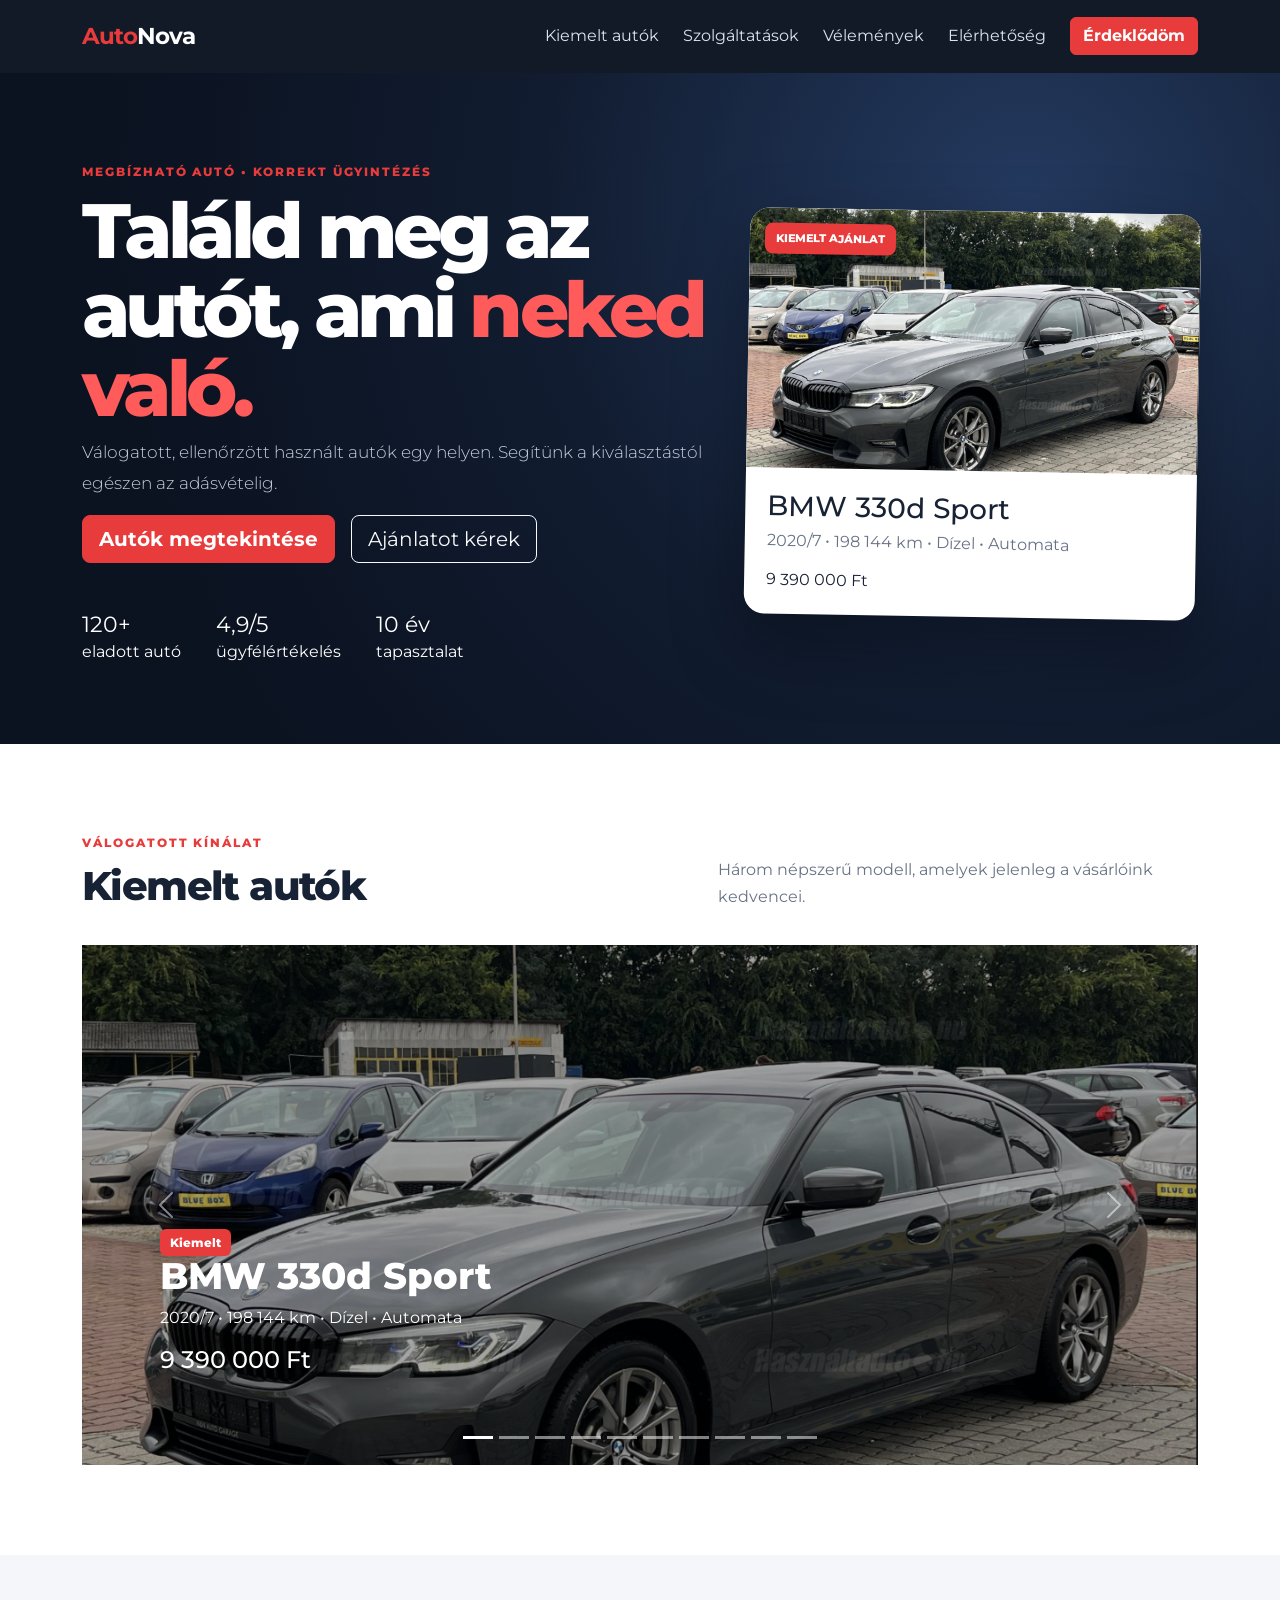
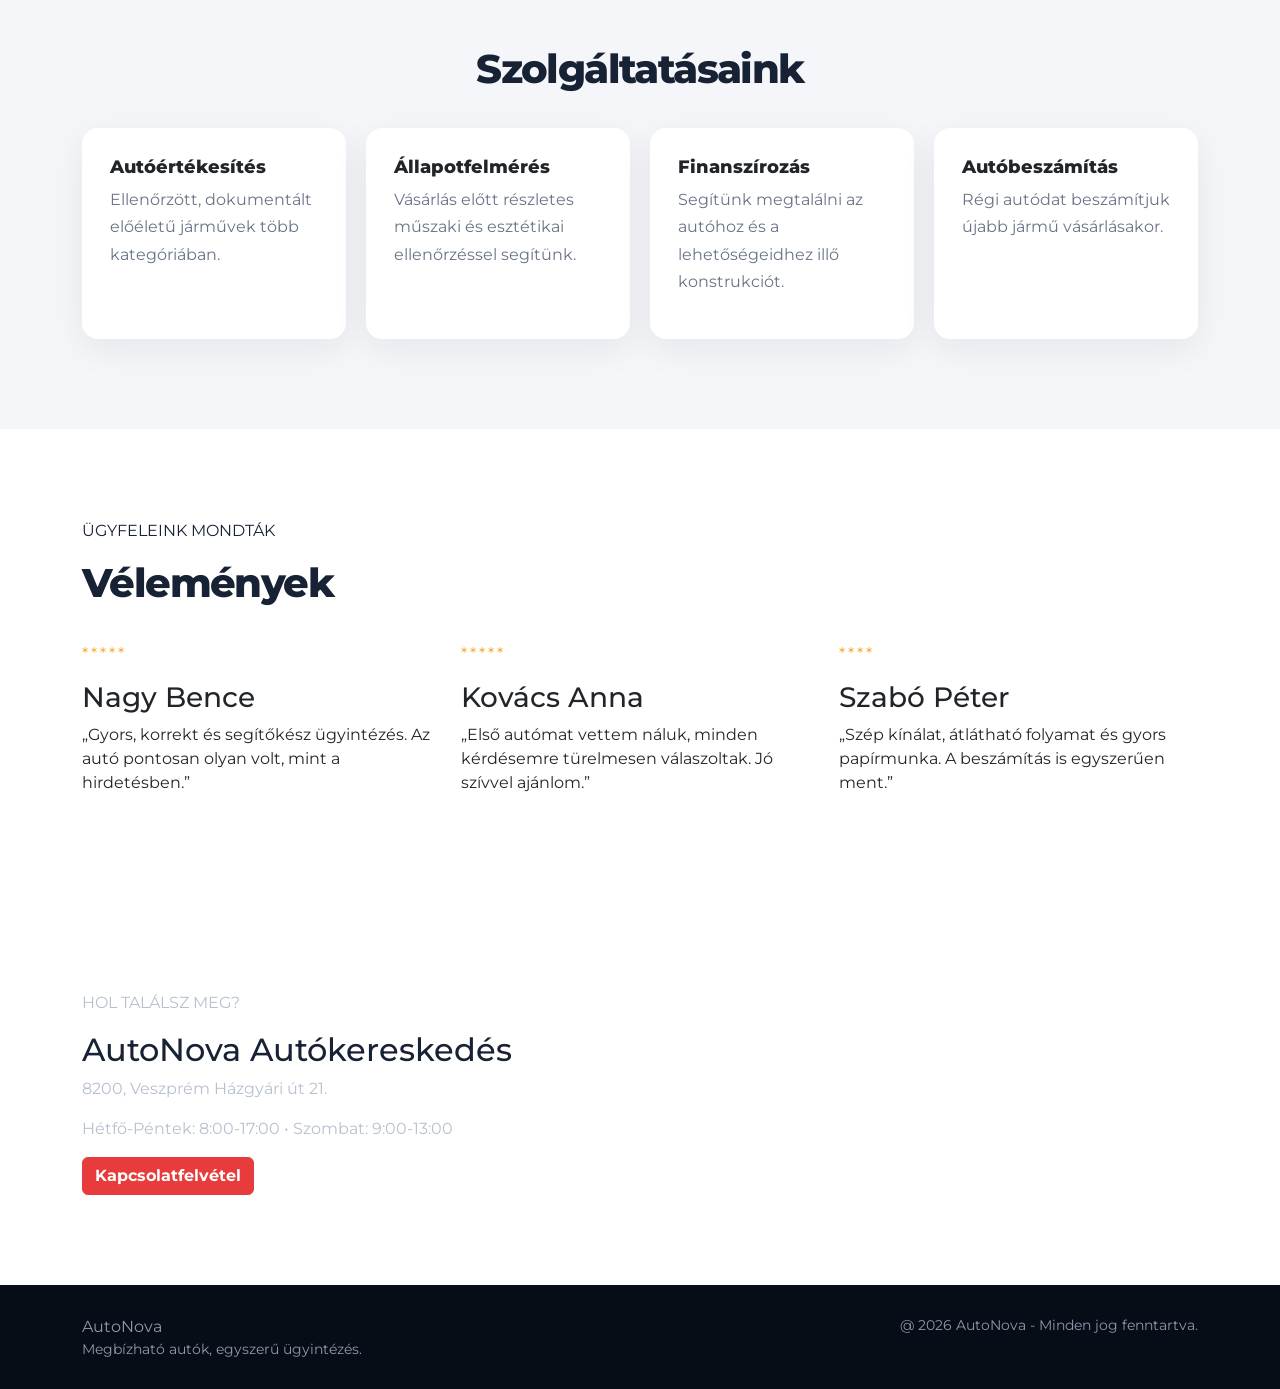
==== commit 47f5473b: "Add files via upload" ====
--- a/index.html
+++ b/index.html
@@ -4,7 +4,7 @@
   <meta charset="UTF-8">
   <meta name="viewport" content="width=device-width, initial-scale=1.0">
   <meta name="description" content="AutoNova autókereskedés - megbízható használt és újszerű autók.">
-  <title>AutoNova | Autókereskedés</title>
+  <title>Autókereskedés</title>
   <link href="https://cdn.jsdelivr.net/npm/bootstrap@5.3.8/dist/css/bootstrap.min.css" rel="stylesheet" integrity="sha384-sRIl4kxILFvY47J16cr9ZwB07vP4J8+LH7qKQnuqkuIAvNWLzeN8tE5YBujZqJLB" crossorigin="anonymous">
   <script src="https://cdn.jsdelivr.net/npm/bootstrap@5.3.8/dist/js/bootstrap.bundle.min.js" integrity="sha384-FKyoEForCGlyvwx9Hj09JcYn3nv7wiPVlz7YYwJrWVcXK/BmnVDxM+D2scQbITxI" crossorigin="anonymous"></script>
   <link rel="stylesheet" href="style.css">
@@ -12,7 +12,7 @@
 <body>
 <nav class="navbar navbar-expand-lg navbar-dark sticky-top">
   <div class="container">
-    <a class="navbar-brand fw-bold" href="#fooldal"><span></span></a>
+    <a class="navbar-brand fw-bold" href="#fooldal"><span>Auto</span>Nova</a>
     <button class="navbar-toggler" type="button" data-bs-toggle="collapse" data-bs-target="#menu" aria-label="Menü megnyitása">
       <span class="navbar-toggler-icon"></span>
     </button>
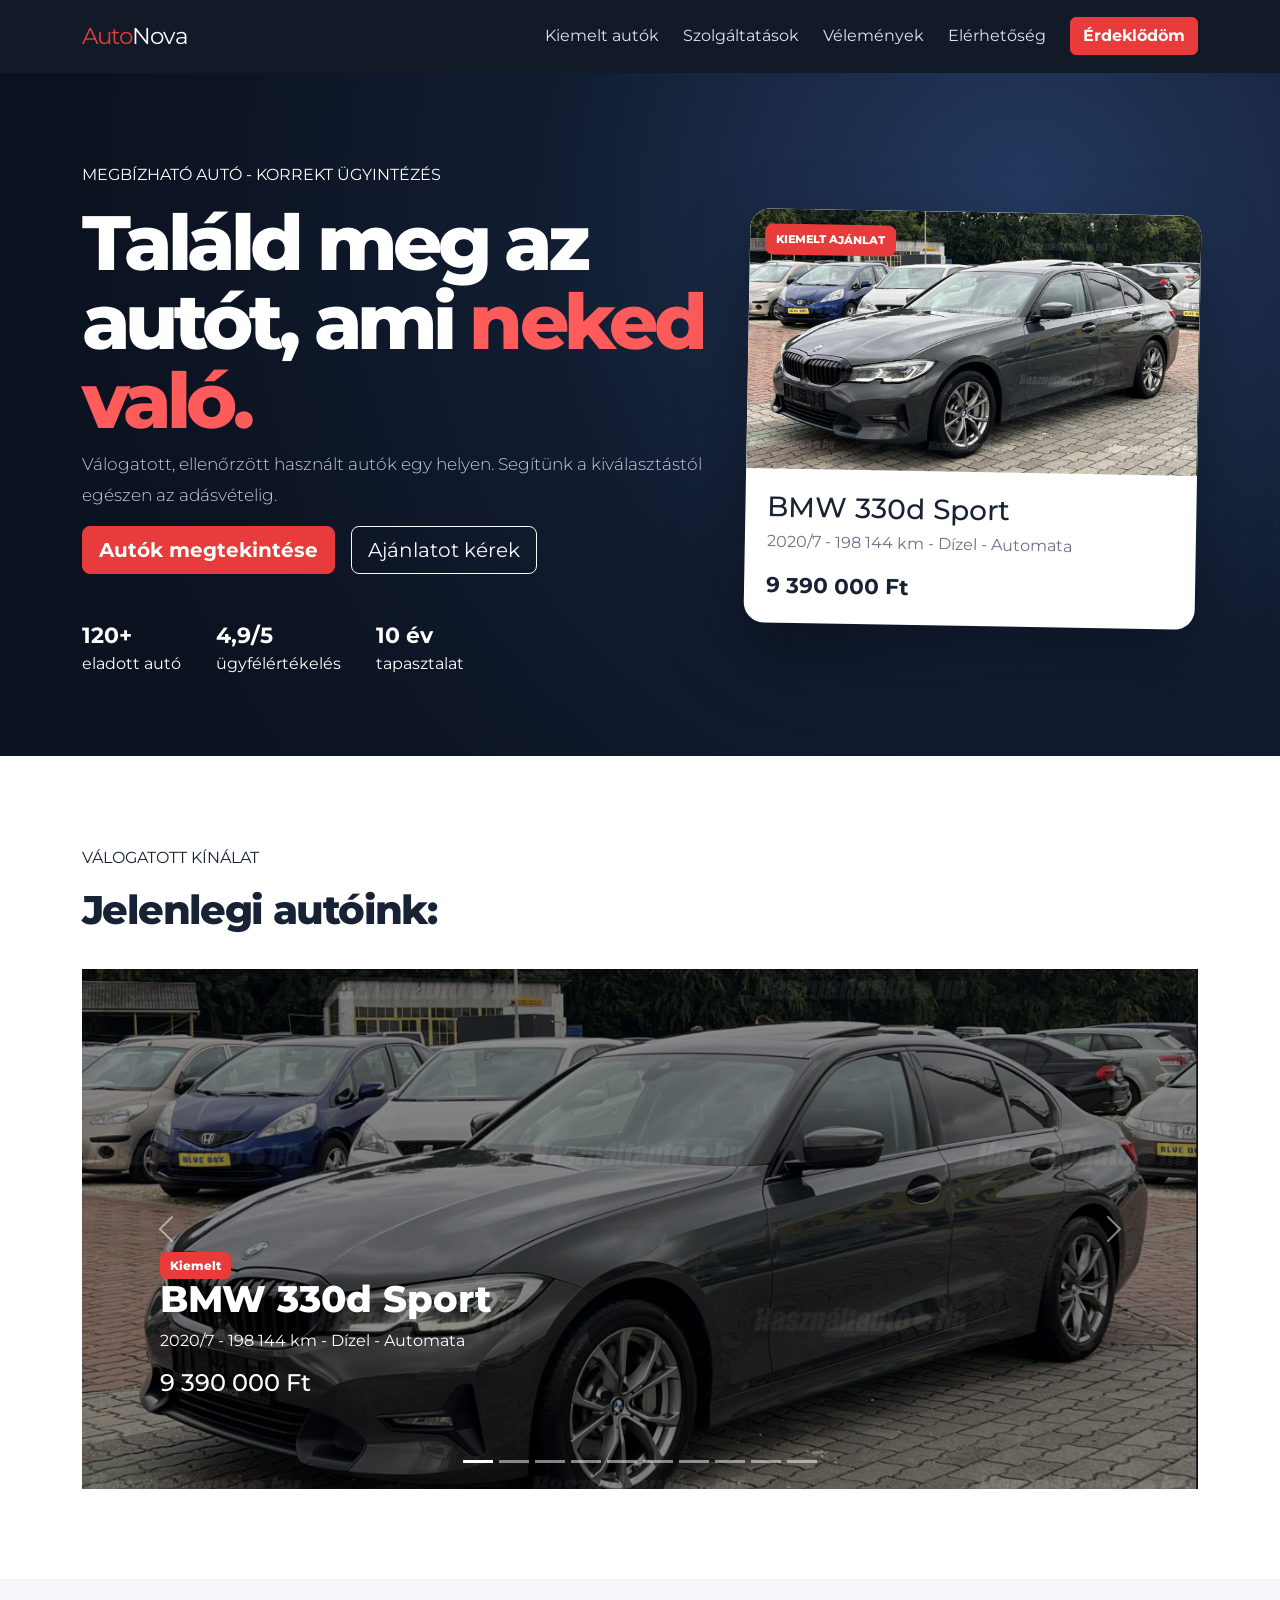
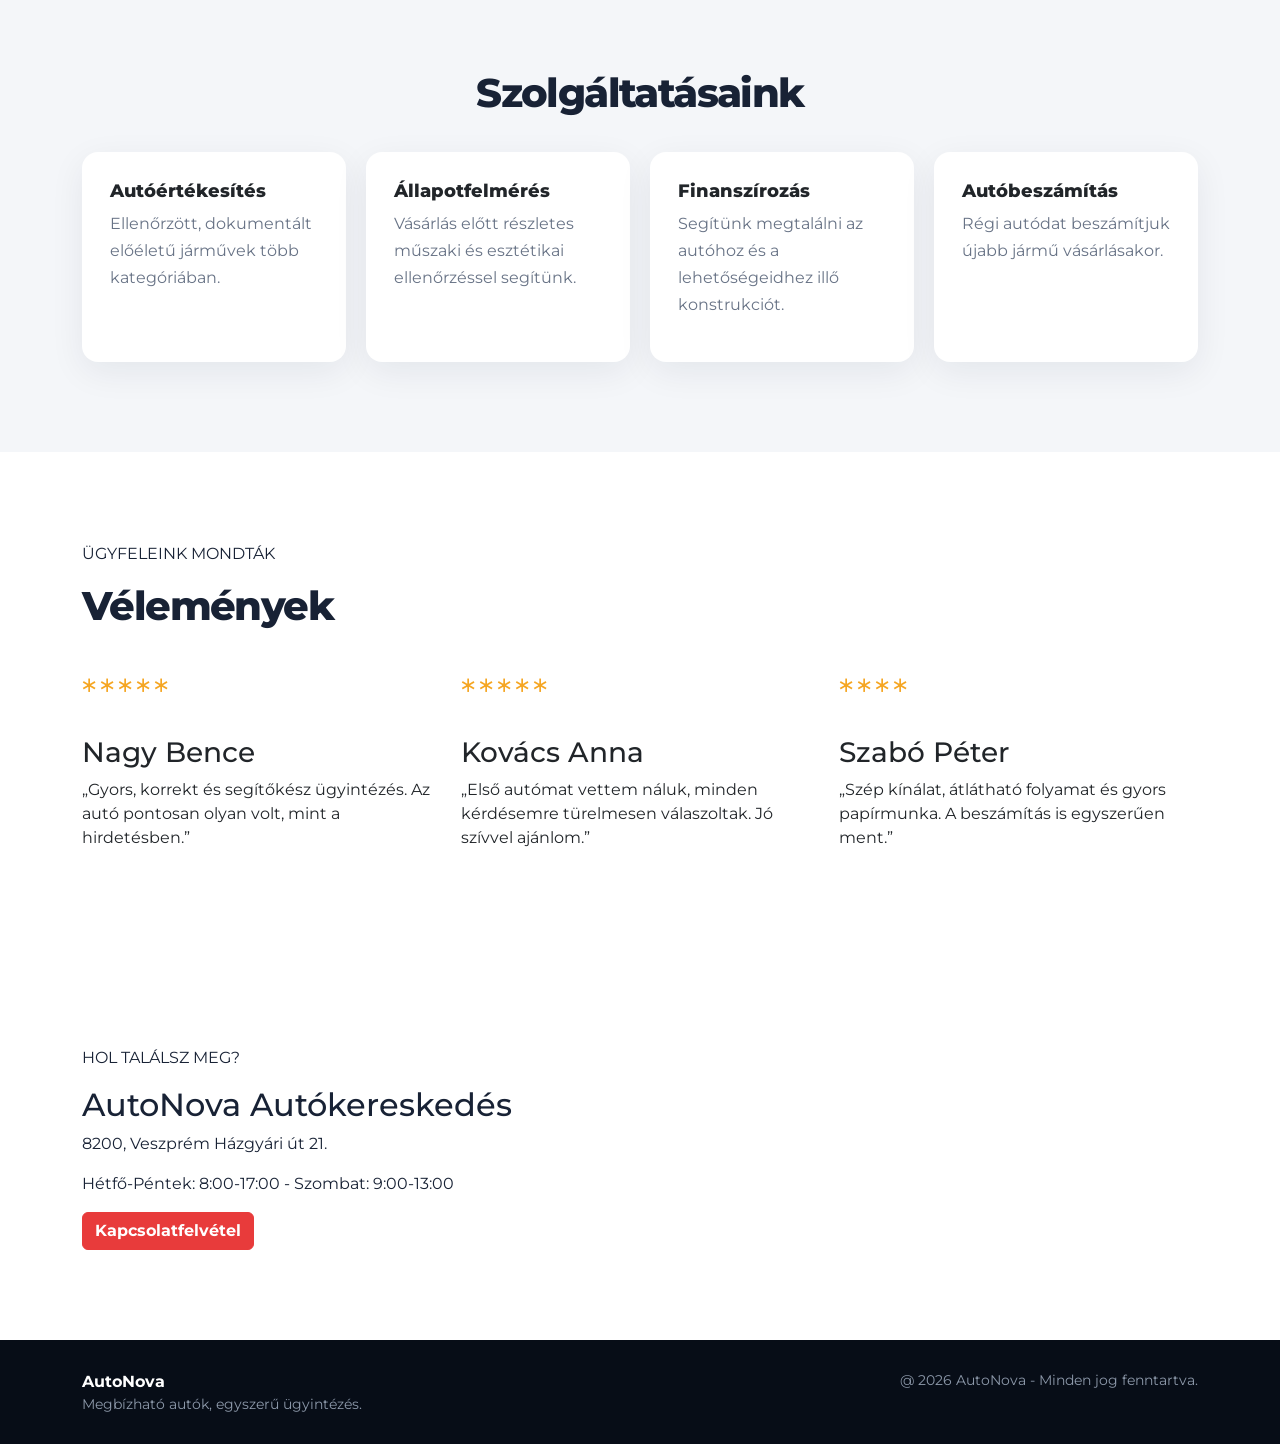
==== commit 7d690d6a: "Add files via upload 09.25" ====
--- a/index.html
+++ b/index.html
@@ -12,7 +12,7 @@
 <body>
 <nav class="navbar navbar-expand-lg navbar-dark sticky-top">
   <div class="container">
-    <a class="navbar-brand fw-bold" href="#fooldal"><span>Auto</span>Nova</a>
+    <a class="navbar-brand fw-b" href="#fooldal"><span>Auto</span>Nova</a>
     <button class="navbar-toggler" type="button" data-bs-toggle="collapse" data-bs-target="#menu" aria-label="Menü megnyitása">
       <span class="navbar-toggler-icon"></span>
     </button>
@@ -28,31 +28,31 @@
   </div>
 </nav>
 
-<header id="fooldal" class="hero">
+<header id="fooldal" class="auto">
   <div class="container bemutatkozas-tartalom">
     <div class="row align-items-center g-4">
       <div class="col-lg-7">
-        <p class="eyebrow">MEGBÍZHATÓ AUTÓ • KORREKT ÜGYINTÉZÉS</p>
+        <p>MEGBÍZHATÓ AUTÓ - KORREKT ÜGYINTÉZÉS</p>
         <h1>Találd meg az autót, ami <span>neked való.</span></h1>
         <p class="lead">Válogatott, ellenőrzött használt autók egy helyen. Segítünk a kiválasztástól egészen az adásvételig.</p>
         <div class="d-flex flex-wrap gap-3">
           <a href="#kiemelt" class="btn btn-primary btn-lg">Autók megtekintése</a>
           <a href="urlap.html" class="btn btn-outline-light btn-lg">Ajánlatot kérek</a>
         </div>
-        <div class="hero-stats">
-          <div><bold>120+</bold>eladott autó</div>
-          <div><bold>4,9/5</bold>ügyfélértékelés</div>
-          <div><bold>10 év</bold>tapasztalat</div>
+        <div class="auto-stats">
+          <div><b>120+</b>eladott autó</div>
+          <div><b>4,9/5</b>ügyfélértékelés</div>
+          <div><b>10 év</b>tapasztalat</div>
         </div>
       </div>
       <div class="col-lg-5">
-        <div class="hero-card">
-          <div class="hero-card-badge">KIEMELT AJÁNLAT</div>
+        <div class="auto-card">
+          <div class="auto-card-badge">KIEMELT AJÁNLAT</div>
           <img src="képek/330d.png" alt="Modern sportos autó">
-          <div class="hero-card-body">
+          <div class="auto-card-body">
             <h3>BMW 330d Sport</h3>
-            <p>2020/7 • 198 144 km • Dízel • Automata</p>
-            <bold>9 390 000 Ft</bold>
+            <p>2020/7 - 198 144 km - Dízel - Automata</p>
+            <b>9 390 000 Ft</b>
           </div>
         </div>
       </div>
@@ -64,8 +64,7 @@
 <section id="kiemelt" class="section">
   <div class="container">
     <div class="section-heading">
-      <div><p class="eyebrow">VÁLOGATOTT KÍNÁLAT</p><h2>Kiemelt autók</h2></div>
-      <p>Három népszerű modell, amelyek jelenleg a vásárlóink kedvencei.</p>
+      <div><p>VÁLOGATOTT KÍNÁLAT</p><h2>Jelenlegi autóink:</h2></div>
     </div>
 
     <div id="carouselExampleCaptions" class="carousel slide">
@@ -87,7 +86,7 @@
       <div class="carousel-caption d-none d-md-block">
         <span class="tag">Kiemelt</span>
         <h3>BMW 330d Sport</h3>
-        <p>2020/7 • 198 144 km • Dízel • Automata</p>
+        <p>2020/7 - 198 144 km - Dízel - Automata</p>
         <h4>9 390 000 Ft</h4>
       </div>
     </div>
@@ -95,7 +94,7 @@
       <img src="képek/audia5.jpg" class="d-block w-100" alt="2.autó">
       <div class="carousel-caption d-none d-md-block">
         <h3>Audi A5 Sportback 40 TDI</h3>
-        <p>2019/5 • 227 000 km • Dízel • Automata</p>
+        <p>2019/5 - 227 000 km - Dízel - Automata</p>
         <h4>6 990 000 Ft</h4>
       </div>
     </div>
@@ -103,7 +102,7 @@
       <img src="képek/galaxy.png" class="d-block w-100" alt="3.autó">
       <div class="carousel-caption d-none d-md-block">
         <h3>Ford Galaxy 2.0 TDCI</h3>
-        <p>2014/10 • 232 966 km • Dízel • Manuális</p>
+        <p>2014/10 - 232 966 km - Dízel - Manuális</p>
         <h4>3 590 000 Ft</h4>
       </div>
     </div>
@@ -111,7 +110,7 @@
       <img src="képek/mondeo.png" class="d-block w-100" alt="4.autó">
       <div class="carousel-caption d-none d-md-block">
         <h3>Ford Mondeo 2.0 TDCI Champions Titanium</h3>
-        <p>2012/5 • 244 623 km • Dízel • Manuális</p>
+        <p>2012/5 - 244 623 km - Dízel - Manuális</p>
         <h4>2 390 000 Ft</h4>
       </div>
     </div>
@@ -119,7 +118,7 @@
       <img src="képek/cx5.png" class="d-block w-100" alt="5.autó">
       <div class="carousel-caption d-none d-md-block">
         <h3>Mazda CX-5 2.2 CD Challenge</h3>
-        <p>2014/6 • 197 000 km • Dízel • Manuális</p>
+        <p>2014/6 - 197 000 km - Dízel - Manuális</p>
         <h4>2 999 999 Ft</h4>
       </div>
     </div>
@@ -127,7 +126,7 @@
       <img src="képek/B160.png" class="d-block w-100" alt="6.autó">
       <div class="carousel-caption d-none d-md-block">
         <h3>Mercedes-Benz B 160 CDI d Style</h3>
-        <p>2014/7 • 173 777 km • Dízel • Manuális</p>
+        <p>2014/7 - 173 777 km - Dízel - Manuális</p>
         <h4>2 890 000 Ft</h4>
       </div>
     </div>
@@ -135,7 +134,7 @@
       <img src="képek/e350.png" class="d-block w-100" alt="7.autó">
       <div class="carousel-caption d-none d-md-block">
         <h3>Mercedes-Benz E 350 d 4Matic 9G-TRONIC</h3>
-        <p>2018/3 • 142 000 km • Dízel • Automata</p>
+        <p>2018/3 - 142 000 km - Dízel - Automata</p>
         <h4>9 800 000 Ft</h4>
       </div>
     </div>
@@ -143,7 +142,7 @@
       <img src="képek/astraj.png" class="d-block w-100" alt="8.autó">
       <div class="carousel-caption d-none d-md-block">
         <h3>OPEL ASTRA J GTC 1.6 T Sport</h3>
-        <p>2012/9 • 219 800 km • Benzin • Automata</p>
+        <p>2012/9 - 219 800 km - Benzin - Automata</p>
         <h4>2 790 000 Ft</h4>
       </div>
     </div>
@@ -151,7 +150,7 @@
       <img src="képek/308.png" class="d-block w-100" alt="9.autó">
       <div class="carousel-caption d-none d-md-block">
         <h3>PEUGEOT 308 SW 1.2 PureTech GT Line</h3>
-        <p>2017/1 • 82 118 km • Benzin • Manuális</p>
+        <p>2017/1 - 82 118 km - Benzin - Manuális</p>
         <h4>3 290 000 Ft</h4>
       </div>
     </div>
@@ -159,7 +158,7 @@
       <img src="képek/passat.png" class="d-block w-100" alt="10.autó">
       <div class="carousel-caption d-none d-md-block">
         <h3>VOLKSWAGEN PASSAT VIII 2.0 TDI BMT Comfortline DSG</h3>
-        <p>2015/11 • 282 144 km • Dízel • Automata</p>
+        <p>2015/11 - 282 144 km - Dízel - Automata</p>
         <h4>3 499 000 Ft</h4>
       </div>
     </div>
@@ -203,7 +202,7 @@
   <div class="container">
     <div class="location-box">
       <div><p>HOL TALÁLSZ MEG?</p><h2>AutoNova Autókereskedés</h2>
-      <p>8200, Veszprém Házgyári út 21.</p><p>Hétfő-Péntek: 8:00-17:00 • Szombat: 9:00-13:00</p>
+      <p>8200, Veszprém Házgyári út 21.</p><p>Hétfő-Péntek: 8:00-17:00 - Szombat: 9:00-13:00</p>
       <a href="urlap.html" class="btn btn-primary">Kapcsolatfelvétel</a></div>
     </div>
   </div>
@@ -212,7 +211,7 @@
 
 <footer>
   <div class="container d-flex flex-column flex-md-row justify-content-between gap-3">
-    <div><bold>AutoNova</bold><p class="mb-0">Megbízható autók, egyszerű ügyintézés.</p></div>
+    <div><b>AutoNova</b><p class="mb-0">Megbízható autók, egyszerű ügyintézés.</p></div>
     <div class="text-md-end"><p class="mb-0">@ 2026 AutoNova - Minden jog fenntartva.</p></div>
   </div>
 </footer>
--- a/style.css
+++ b/style.css
@@ -41,44 +41,39 @@
     border-color:#c92d2d;
     transform:translateY(-2px)
 }
-.hero{
+.auto{
     background:radial-gradient(circle at 80% 20%,#243a60 0,#111c30 42%,#0b1220 80%);
     color:#fff;padding:90px 0 80px;overflow:hidden
 }
-.hero h1{
+.auto h1{
     font-size:clamp(2.6rem,6vw,5rem);
     font-weight:800;line-height:1.03;
     letter-spacing:-.06em
 }
-.hero h1 span{
+.auto h1 span{
     color:#ff5b5b
 }
-.hero .lead{
+.auto .lead{
     color:#c5cedc;max-width:680px;
     font-size:1.08rem;line-height:1.8
 }
-.eyebrow{
-    font-size:.76rem;
-    font-weight:800;
-    letter-spacing:.16em;color:#e83b3b;
-    margin-bottom:10px
-}
-.hero-stats{
+
+.auto-stats{
     display:flex;gap:35px;
     margin-top:45px
 }
-.hero-stats div{
+.auto-stats div{
     display:flex;
     flex-direction:column
 }
-.hero-stats bold{
+.auto-stats b{
     font-size:1.35rem
 }
-.hero-stats small{
+.auto-stats small{
     color:#9da9ba;
     margin-top:3px
 }
-.hero-card{
+.auto-card{
     background:#fff;
     color:#182235;
     border-radius:20px;
@@ -87,25 +82,25 @@
     transform:rotate(1deg);
     animation:floatCard 4s ease-in-out infinite
 }
-.hero-card img{
+.auto-card img{
     width:100%;
     height:260px;
-    object-fit:cover
-}
-.hero-card-body{
+    object-fit:cover;
+}
+.auto-card-body{
     padding:22px
 }
-.hero-card-body h3{
+.auto-card-body h3{
     margin:0 0 5px
 }
-.hero-card-body p{
+.auto-card-body p{
     color:#687386;
     margin:0 0 15px
 }
-.hero-card-body b{
+.auto-card-body b{
     font-size:1.35rem
 }
-.hero-card-badge{
+.auto-card-badge{
     position:absolute;
     top:15px;
     left:15px;
@@ -156,7 +151,7 @@
 .carousel-item>img{
     height:100%;
     object-fit:cover;
-    filter:brightness(.65)
+    filter:brightness(.55)
 }
     
 .carousel-caption{
@@ -212,7 +207,9 @@
 }
 .stars{color:#f5a623;
     letter-spacing:3px;
-    margin-bottom:15px
+    margin-bottom:15px;
+    font-size: 37px
+
 }
 .location-section{
     background:#0b1220;color:#fff
@@ -223,9 +220,7 @@
     gap:50px;
     align-items:center
 }
-.location-box p:not(.eyebrow){
-    color:#b7c0ce
-}
+
 .map-placeholder{
     min-height:270px;
     border-radius:20px;
@@ -329,19 +324,6 @@
 .result-card small{
     color:#929baa
 }
-.empty-state{
-    text-align:center;
-    background:#fff;
-    padding:70px 20px;
-    border-radius:20px;
-    color:#687386
-}
-.empty-state div{
-    font-size:3rem
-}
-.empty-state h2{
-    color:#182235
-}
 
 .kepfelirat{
     text-align:center;
@@ -355,7 +337,7 @@
     .service-grid{
         grid-template-columns:repeat(2,1fr)
     }
-    .hero{
+    .auto{
         padding-top:60px
     }
     .location-box{
@@ -378,10 +360,10 @@
     .review-grid,.results-grid{
         grid-template-columns:1fr
     }
-    .hero-stats{
+    .auto-stats{
         gap:20px
     }
-    .hero-card{
+    .auto-card{
         margin-top:15px
     }
     .carousel-item{
@@ -398,10 +380,10 @@
     .service-grid{
         grid-template-columns:1fr
     }
-    .hero h1{
+    .auto h1{
         font-size:2.7rem
     }
-    .hero-stats{
+    .auto-stats{
         flex-wrap:wrap
     }
     .carousel-item{
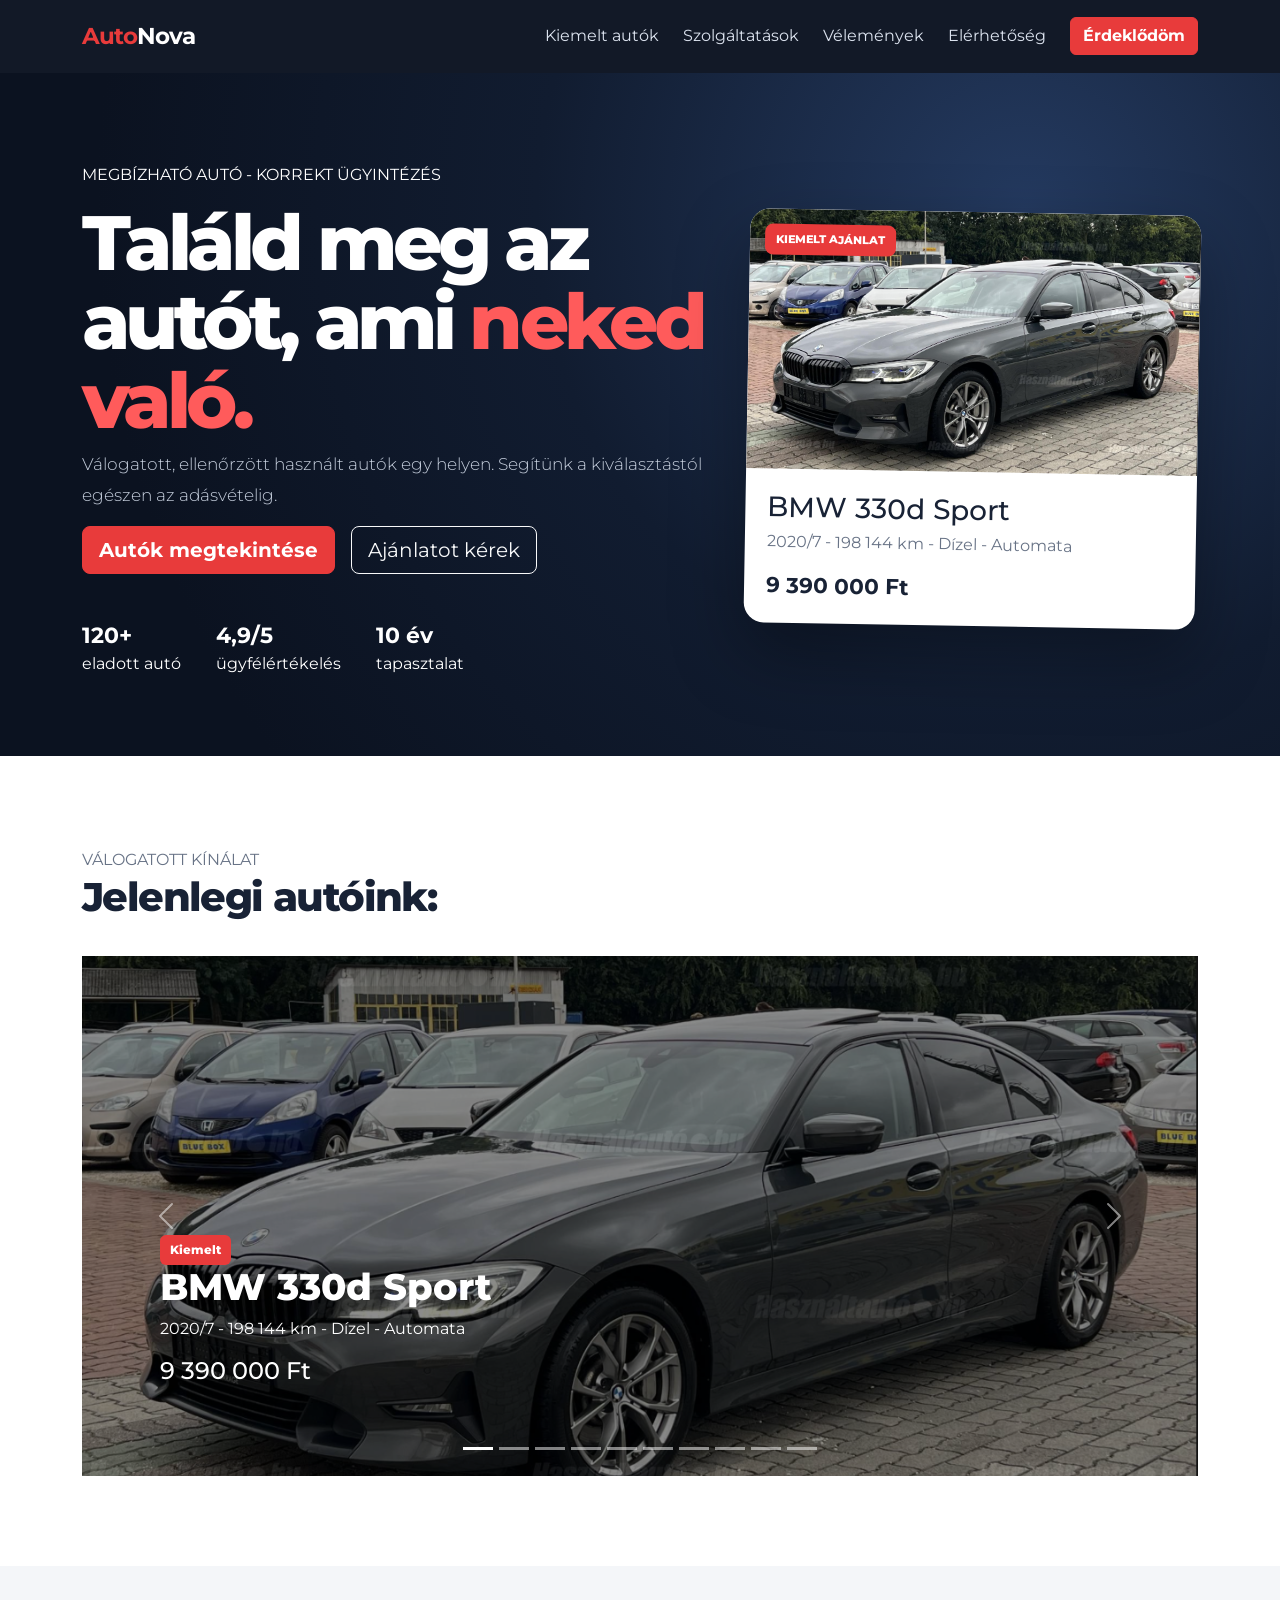
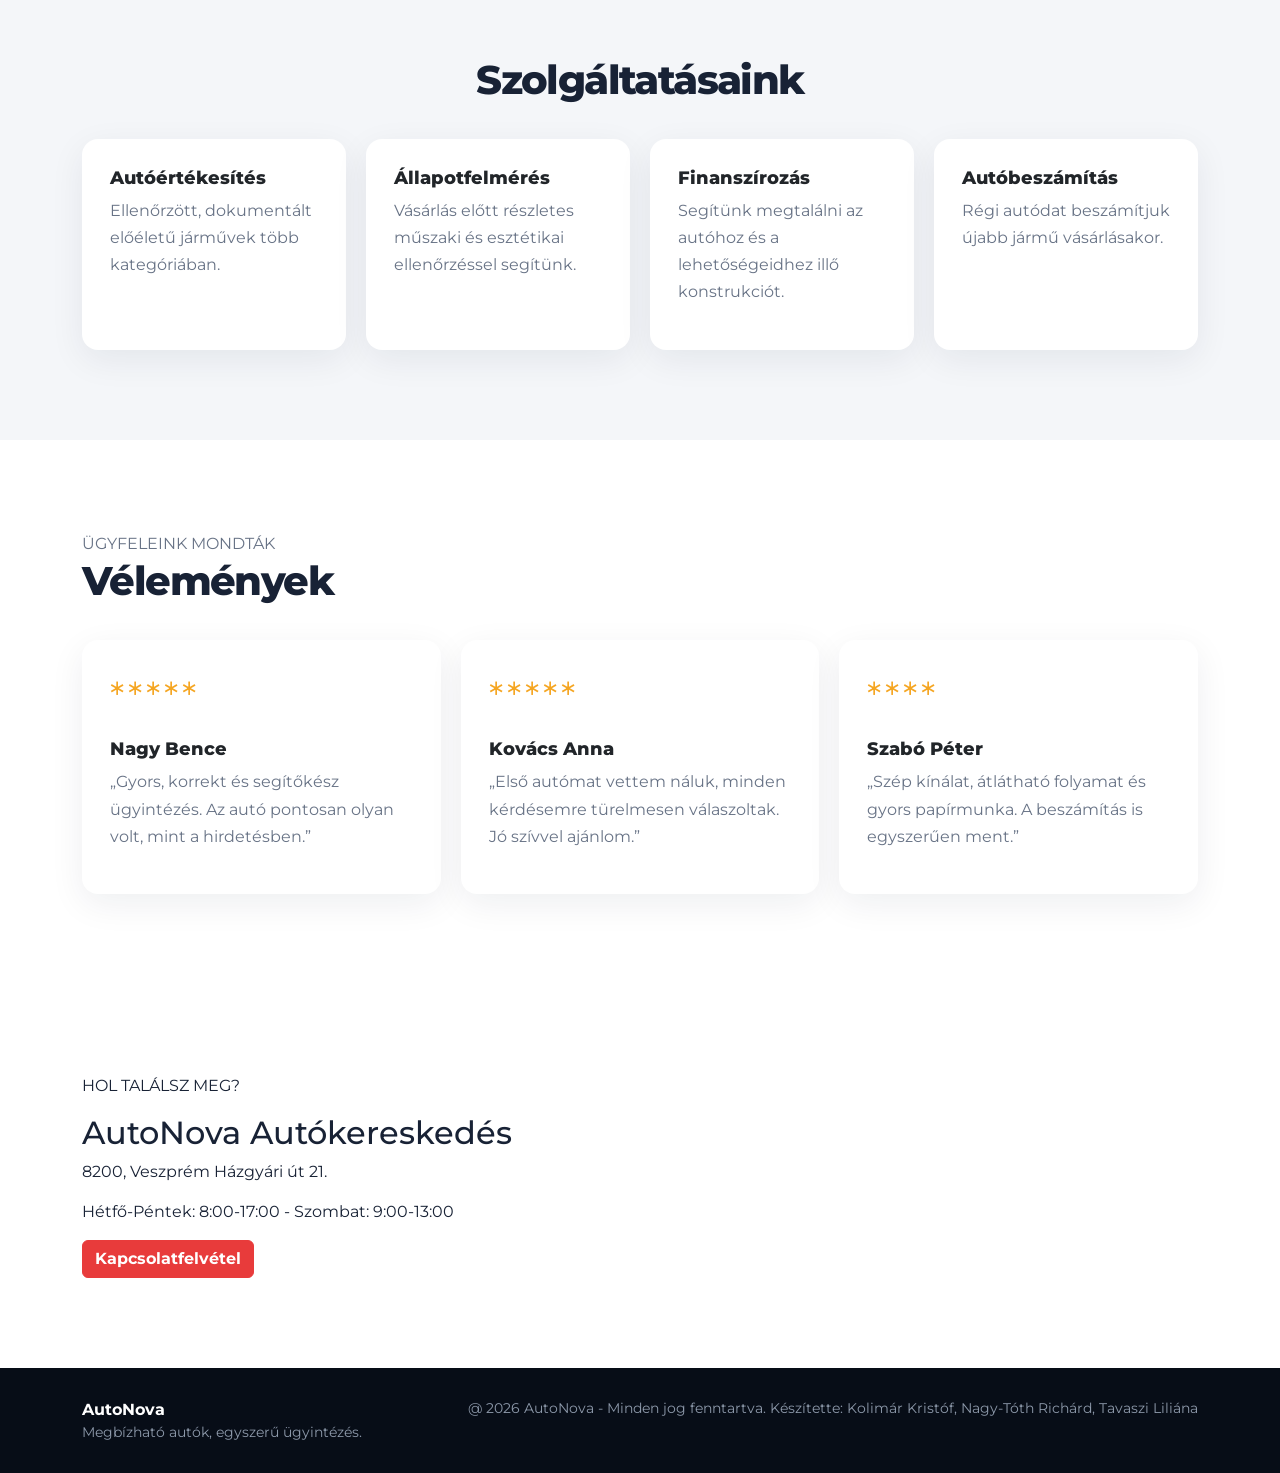
==== commit 2f51ba26: "09-27 végleges simítások" ====
--- a/index.html
+++ b/index.html
@@ -12,7 +12,7 @@
 <body>
 <nav class="navbar navbar-expand-lg navbar-dark sticky-top">
   <div class="container">
-    <a class="navbar-brand fw-b" href="#fooldal"><span>Auto</span>Nova</a>
+    <a class="navbar-brand fw-bold" href="#fooldal"><span>Auto</span>Nova</a>
     <button class="navbar-toggler" type="button" data-bs-toggle="collapse" data-bs-target="#menu" aria-label="Menü megnyitása">
       <span class="navbar-toggler-icon"></span>
     </button>
@@ -179,10 +179,10 @@
   <div class="container">
     <div class="section-heading centered"><div><h2>Szolgáltatásaink</h2></div></div>
     <div class="service-grid">
-      <article class="card service-card"><div class="icon"></div><h3>Autóértékesítés</h3><p>Ellenőrzött, dokumentált előéletű járművek több kategóriában.</p></article>
-      <article class="card service-card"><div class="icon"></div><h3>Állapotfelmérés</h3><p>Vásárlás előtt részletes műszaki és esztétikai ellenőrzéssel segítünk.</p></article>
-      <article class="card service-card"><div class="icon"></div><h3>Finanszírozás</h3><p>Segítünk megtalálni az autóhoz és a lehetőségeidhez illő konstrukciót.</p></article>
-      <article class="card service-card"><div class="icon"></div><h3>Autóbeszámítás</h3><p>Régi autódat beszámítjuk újabb jármű vásárlásakor.</p></article>
+      <article class="card service-card"><h3>Autóértékesítés</h3><p>Ellenőrzött, dokumentált előéletű járművek több kategóriában.</p></article>
+      <article class="card service-card"><h3>Állapotfelmérés</h3><p>Vásárlás előtt részletes műszaki és esztétikai ellenőrzéssel segítünk.</p></article>
+      <article class="card service-card"><h3>Finanszírozás</h3><p>Segítünk megtalálni az autóhoz és a lehetőségeidhez illő konstrukciót.</p></article>
+      <article class="card service-card"><h3>Autóbeszámítás</h3><p>Régi autódat beszámítjuk újabb jármű vásárlásakor.</p></article>
     </div>
   </div>
 </section>
@@ -212,7 +212,7 @@
 <footer>
   <div class="container d-flex flex-column flex-md-row justify-content-between gap-3">
     <div><b>AutoNova</b><p class="mb-0">Megbízható autók, egyszerű ügyintézés.</p></div>
-    <div class="text-md-end"><p class="mb-0">@ 2026 AutoNova - Minden jog fenntartva.</p></div>
+    <div class="text-md-end"><p class="mb-0">@ 2026 AutoNova - Minden jog fenntartva. Készítette: Kolimár Kristóf, Nagy-Tóth Richárd, Tavaszi Liliána</p></div>
   </div>
 </footer>
 
--- a/style.css
+++ b/style.css
@@ -1,403 +1,321 @@
 @import url('https://fonts.googleapis.com/css2?family=Montserrat:wght@400;500;600;700;800&display=swap');
 
-*{
-    box-sizing:border-box
-}
-html
-{
-    scroll-behavior:smooth
-}
-body{
-    font-family:Montserrat,Arial,sans-serif;
-        color:#182235;margin:0;
-        background:#fff
-    }
-.navbar{
-    background:rgba(11,18,32,.97);
-    padding:14px 0
-}
-    
-.navbar-brand{font-size:1.45rem;
-    letter-spacing:-.04em
-}
-
-.navbar-brand span{
-    color:#e83b3b
-}
-.nav-link{
-    color:#dce3ef
-}
-.nav-link:hover{
-    color:#fff
-}
-
-.btn-primary{
-    background:#e83b3b;
-    border-color:#e83b3b;
-    font-weight:700
-}
-.btn-primary:hover{
-    background:#c92d2d;
-    border-color:#c92d2d;
-    transform:translateY(-2px)
-}
-.auto{
-    background:radial-gradient(circle at 80% 20%,#243a60 0,#111c30 42%,#0b1220 80%);
-    color:#fff;padding:90px 0 80px;overflow:hidden
-}
-.auto h1{
-    font-size:clamp(2.6rem,6vw,5rem);
-    font-weight:800;line-height:1.03;
-    letter-spacing:-.06em
-}
-.auto h1 span{
-    color:#ff5b5b
-}
-.auto .lead{
-    color:#c5cedc;max-width:680px;
-    font-size:1.08rem;line-height:1.8
-}
-
-.auto-stats{
-    display:flex;gap:35px;
-    margin-top:45px
-}
-.auto-stats div{
-    display:flex;
-    flex-direction:column
-}
-.auto-stats b{
-    font-size:1.35rem
-}
-.auto-stats small{
-    color:#9da9ba;
-    margin-top:3px
-}
-.auto-card{
-    background:#fff;
-    color:#182235;
-    border-radius:20px;
-    overflow:hidden;
-    box-shadow:0 30px 70px rgba(0,0,0,.35);
-    transform:rotate(1deg);
-    animation:floatCard 4s ease-in-out infinite
-}
-.auto-card img{
-    width:100%;
-    height:260px;
-    object-fit:cover;
-}
-.auto-card-body{
-    padding:22px
-}
-.auto-card-body h3{
-    margin:0 0 5px
-}
-.auto-card-body p{
-    color:#687386;
-    margin:0 0 15px
-}
-.auto-card-body b{
-    font-size:1.35rem
-}
-.auto-card-badge{
-    position:absolute;
-    top:15px;
-    left:15px;
-    background:#e83b3b;
-    color:#fff;
-    padding:7px 11px;
-    border-radius:8px;
-    font-size:.7rem;
-    font-weight:800
-}
-@keyframes floatCard{
-    0%,100%{transform:rotate(1deg) translateY(0)}50%{transform:rotate(1deg) translateY(-10px)}
-}
-
-.section{
-    padding:90px 0
-}
-
-.section-light{
-    background:#f4f6f9
-}
-.section-heading{
-    display:flex;
-    justify-content:space-between;
-    align-items:end;
-    gap:30px;
-    margin-bottom:35px
-}
-.section-heading h2{
-    font-size:2.5rem;
-    font-weight:800;
-    letter-spacing:-.04em;
-    margin:0
-}
-.section-heading>p{
-    color:#687386;
-    max-width:480px;
-    margin:0;
-    line-height:1.7
-}
-.centered{
-    justify-content:center;
-    text-align:center
-}
-.carousel-item{
-    height:520px
-}
-.carousel-item>img{
-    height:100%;
-    object-fit:cover;
-    filter:brightness(.55)
-}
-    
-.carousel-caption{
-    text-align:left;
-    left:7%;
-    right:auto;
-    bottom:12%;
-    max-width:520px
-}
-.carousel-caption h3{
-    font-size:2.3rem;
-    font-weight:800
-}
-.carousel-caption p{
-    font-size:1rem
-}
-
-.tag{
-    background:#e83b3b;
-    padding:6px 10px;
-    border-radius:6px;
-    font-size:.75rem;
-    font-weight:800
-}
-.service-grid,.review-grid{
-    display:grid;
-    grid-template-columns:repeat(4,1fr);
-    gap:20px
-}
-.review-grid{
-    grid-template-columns:repeat(3,1fr)
-}
-.card{
-    border:0;
-    border-radius:16px
-}
-.service-card,.review-card{
-    padding:28px;
-    box-shadow:0 10px 35px rgba(20,30,50,.07);
-    transition:transform .25s,box-shadow .25s
-}
-.service-card:hover,.review-card:hover{
-    transform:translateY(-8px)
-    ;box-shadow:0 18px 45px rgba(20,30,50,.13)
-}
-
-.service-card h3,.review-card h3{
-    font-weight:800;
-    font-size:1.15rem
-}
-.service-card p,.review-card p{
-    color:#687386;line-height:1.7
-}
-.stars{color:#f5a623;
-    letter-spacing:3px;
-    margin-bottom:15px;
+* {
+    box-sizing: border-box
+}
+
+html {
+    scroll-behavior: smooth
+}
+
+body {
+    font-family: Montserrat, Arial, sans-serif;
+    color: #182235;
+    margin: 0;
+    background: #fff
+}
+
+.navbar {
+    background: rgba(11, 18, 32, .97);
+    padding: 14px 0
+}
+
+.navbar-brand {
+    font-size: 1.45rem;
+    letter-spacing: -.04em
+}
+
+.navbar-brand span {
+    color: #e83b3b
+}
+
+.nav-link {
+    color: #dce3ef
+}
+
+.nav-link:hover {
+    color: #fff
+}
+
+.btn-primary {
+    background: #e83b3b;
+    border-color: #e83b3b;
+    font-weight: 700
+}
+
+.btn-primary:hover {
+    background: #c92d2d;
+    border-color: #c92d2d
+}
+
+.auto {
+    background: radial-gradient(circle at 80% 20%, #243a60 0, #111c30 42%, #0b1220 80%);
+    color: #fff;
+    padding: 90px 0 80px;
+    overflow: hidden
+}
+
+.auto h1 {
+    font-size: clamp(2.6rem, 6vw, 5rem);
+    font-weight: 800;
+    line-height: 1.03;
+    letter-spacing: -.06em
+}
+
+.auto h1 span {
+    color: #ff5b5b
+}
+
+.auto .lead {
+    color: #c5cedc;
+    max-width: 680px;
+    font-size: 1.08rem;
+    line-height: 1.8
+}
+
+.auto-stats {
+    display: flex;
+    gap: 35px;
+    margin-top: 45px
+}
+
+.auto-stats div {
+    display: flex;
+    flex-direction: column
+}
+
+.auto-stats b {
+    font-size: 1.35rem
+}
+
+.auto-card {
+    background: #fff;
+    color: #182235;
+    border-radius: 20px;
+    overflow: hidden;
+    box-shadow: 0 30px 70px rgba(0, 0, 0, .35);
+    transform: rotate(1deg);
+    animation: floatCard 4s ease-in-out infinite
+}
+
+.auto-card img {
+    width: 100%;
+    height: 260px;
+    object-fit: cover;
+}
+
+.auto-card-body {
+    padding: 22px
+}
+
+.auto-card-body h3 {
+    margin: 0 0 5px
+}
+
+.auto-card-body p {
+    color: #687386;
+    margin: 0 0 15px
+}
+
+.auto-card-body b {
+    font-size: 1.35rem
+}
+
+.auto-card-badge {
+    position: absolute;
+    top: 15px;
+    left: 15px;
+    background: #e83b3b;
+    color: #fff;
+    padding: 7px 11px;
+    border-radius: 8px;
+    font-size: .7rem;
+    font-weight: 800
+}
+
+@keyframes floatCard {
+
+    0%,100% {
+        transform: rotate(1deg) translateY(0)
+    }
+    50% {
+        transform: rotate(1deg) translateY(-10px)
+    }
+}
+
+.section {
+    padding: 90px 0
+}
+
+.section-light {
+    background: #f4f6f9
+}
+
+.section-heading {
+    margin-bottom: 35px
+}
+
+.section-heading h2 {
+    font-size: 2.5rem;
+    font-weight: 800;
+    letter-spacing: -.04em;
+    margin: 0
+}
+
+.section-heading p {
+    color: #687386;
+    max-width: 480px;
+    margin: 0;
+    line-height: 1.7
+}
+
+.centered {
+    justify-content: center;
+    text-align: center
+}
+
+.carousel-item {
+    height: 520px
+}
+
+.carousel-item>img {
+    height: 100%;
+    object-fit: cover;
+    filter: brightness(.55)
+}
+
+.carousel-caption {
+    text-align: left;
+    left: 7%;
+    right: auto;
+    bottom: 12%;
+    max-width: 520px
+}
+
+.carousel-caption h3 {
+    font-size: 2.3rem;
+    font-weight: 800
+}
+
+.tag {
+    display: inline-block;
+    color: #fff;
+    background: #e83b3b;
+    padding: 6px 10px;
+    border-radius: 6px;
+    font-size: .75rem;
+    font-weight: 800
+}
+
+.service-grid,
+.review-grid {
+    display: grid;
+    grid-template-columns: repeat(4, 1fr);
+    gap: 20px
+}
+
+.review-grid {
+    grid-template-columns: repeat(3, 1fr)
+}
+
+.card {
+    border: 0;
+    border-radius: 16px
+}
+
+.service-card,
+.velemeny-kartya {
+    padding: 28px;
+    box-shadow: 0 10px 35px rgba(20, 30, 50, .07);
+    transition: transform .25s, box-shadow .25s
+}
+
+.service-card:hover,
+.velemeny-kartya:hover {
+    transform: translateY(-8px);
+    box-shadow: 0 18px 45px rgba(20, 30, 50, .13)
+}
+
+.service-card h3,
+.velemeny-kartya h3 {
+    font-weight: 800;
+    font-size: 1.15rem
+}
+
+.service-card p,
+.velemeny-kartya p {
+    color: #687386;
+    line-height: 1.7
+}
+
+.stars {
+    color: #f5a623;
+    letter-spacing: 3px;
+    margin-bottom: 15px;
     font-size: 37px
-
-}
-.location-section{
-    background:#0b1220;color:#fff
-}
-.location-box{
-    display:grid;
-    grid-template-columns:1.2fr .8fr;
-    gap:50px;
-    align-items:center
-}
-
-.map-placeholder{
-    min-height:270px;
-    border-radius:20px;
-    background:linear-gradient(135deg,#1b2a43,#273b5b);
-    display:flex;
-    align-items:center;
-    justify-content:center;
-    flex-direction:column;
-    box-shadow:inset 0 0 0 1px rgba(255,255,255,.08)
-}
-.map-placeholder span{
-    font-size:3rem
-}
-.map-placeholder b{
-    font-size:1.3rem
-}
-footer{
-    background:#070d17;
-    color:#8d99aa;
-    padding:30px 0
-}
-footer b{
-    color:#fff
-}
-footer p{
-    font-size:.85rem
-}
-.form-page{
-    background:#f4f6f9
-}
-.form-wrapper,.results-wrapper{
-    padding:70px 0 100px;
-    min-height:calc(100vh - 130px)
-}
-.form-header{
-    margin-bottom:35px
-}
-.form-header h1{
-    font-size:clamp(2rem,5vw,3.5rem);
-    font-weight:800;
-    letter-spacing:-.05em
-}
-.form-header p:not(.eyebrow)
-{
-    color:#687386
-}
-.form-card{
-    background:#fff;
-    border-radius:20px;
-    padding:35px;
-    max-width:900px;
-    margin:auto;
-    box-shadow:0 15px 50px rgba(20,30,50,.08)
-}
-.form-label{
-    font-weight:700
-}
-.form-control,.form-select{
-    padding:12px 14px;
-    border-radius:10px
-}
-.form-control:focus,.form-select:focus{
-    border-color:#e83b3b;
-    box-shadow:0 0 0 .2rem rgba(232,59,59,.12)
-}
-.result-count{
-    font-weight:700;
-    color:#687386;
-    margin-bottom:15px
-}
-.results-grid{
-    display:grid;
-    grid-template-columns:repeat(2,1fr);
-    gap:20px
-}
-.result-card{
-    background:#fff;
-    border-radius:16px;
-    padding:25px;
-    box-shadow:0 10px 35px rgba(20,30,50,.07);
-    position:relative
-}
-.result-card h2{
-    font-size:1.3rem;
-    font-weight:800
-}
-.result-card p{
-    margin:.45rem 0;
-    color:#687386
-}
-.result-number{
-    position:absolute;
-    right:20px;
-    top:20px;
-    background:#ffe8e8;
-    color:#e83b3b;
-    font-weight:800;
-    padding:5px 9px;
-    border-radius:7px
-}
-.result-card small{
-    color:#929baa
-}
-
-.kepfelirat{
-    text-align:center;
-    background:#fff;
-    padding:70px 20px;
-    border-radius:20px;
-    color:#687386
-}
-
-@media(max-width:992px){
-    .service-grid{
-        grid-template-columns:repeat(2,1fr)
-    }
-    .auto{
-        padding-top:60px
-    }
-    .location-box{
-        grid-template-columns:1fr
-    }
-    .carousel-item{
-        height:440px
-    }
-}
-@media(max-width:768px){
-    .section{
-        padding:65px 0
-    }
-    .section-heading{
-        display:block
-    }
-    .section-heading>p{
-        margin-top:15px
-    }
-    .review-grid,.results-grid{
-        grid-template-columns:1fr
-    }
-    .auto-stats{
-        gap:20px
-    }
-    .auto-card{
-        margin-top:15px
-    }
-    .carousel-item{
-        height:400px
-    }
-    .carousel-caption h3{
-        font-size:1.7rem
-    }
-    .form-card{
-        padding:22px
-    }
-}
-@media(max-width:576px){
-    .service-grid{
-        grid-template-columns:1fr
-    }
-    .auto h1{
-        font-size:2.7rem
-    }
-    .auto-stats{
-        flex-wrap:wrap
-    }
-    .carousel-item{
-        height:350px
-    }
-    .carousel-caption{
-        bottom:8%;left:9%
-    }
-    .carousel-caption p{
-        font-size:.85rem
-    }
-}
-
+}
+
+.location-box {
+    display: flex;
+    align-items: center
+}
+
+footer {
+    background: #070d17;
+    color: #8d99aa;
+    padding: 30px 0
+}
+
+footer b {
+    color: #fff
+}
+
+footer p {
+    font-size: .85rem
+}
+
+@media (max-width: 992px) {
+    .auto {
+        padding-top: 60px;
+    }
+
+    .service-card {
+        flex: 1 1 calc(50% - 20px);
+    }
+
+    .carousel-item {
+        height: 440px;
+    }
+}
+
+@media (max-width: 768px) {
+    .section {
+        padding: 65px 0;
+    }
+     .section-heading {
+        display: block;
+    }
+    .section-heading p {
+        margin-top: 15px;
+    }
+    .review-grid {
+        grid-template-columns: 1fr;
+    }
+    .auto-stats {
+        gap: 20px;
+        flex-wrap: wrap;
+    }
+    .auto-card {
+        margin-top: 15px;
+    }
+    .carousel-item {
+        height: 400px;
+    }
+    .carousel-caption h3 {
+        font-size: 1.7rem;
+    }
+}
 /* Ezt kell a Javascripthez: */
-.rejtett{
+.rejtett {
     display: none;
 }
